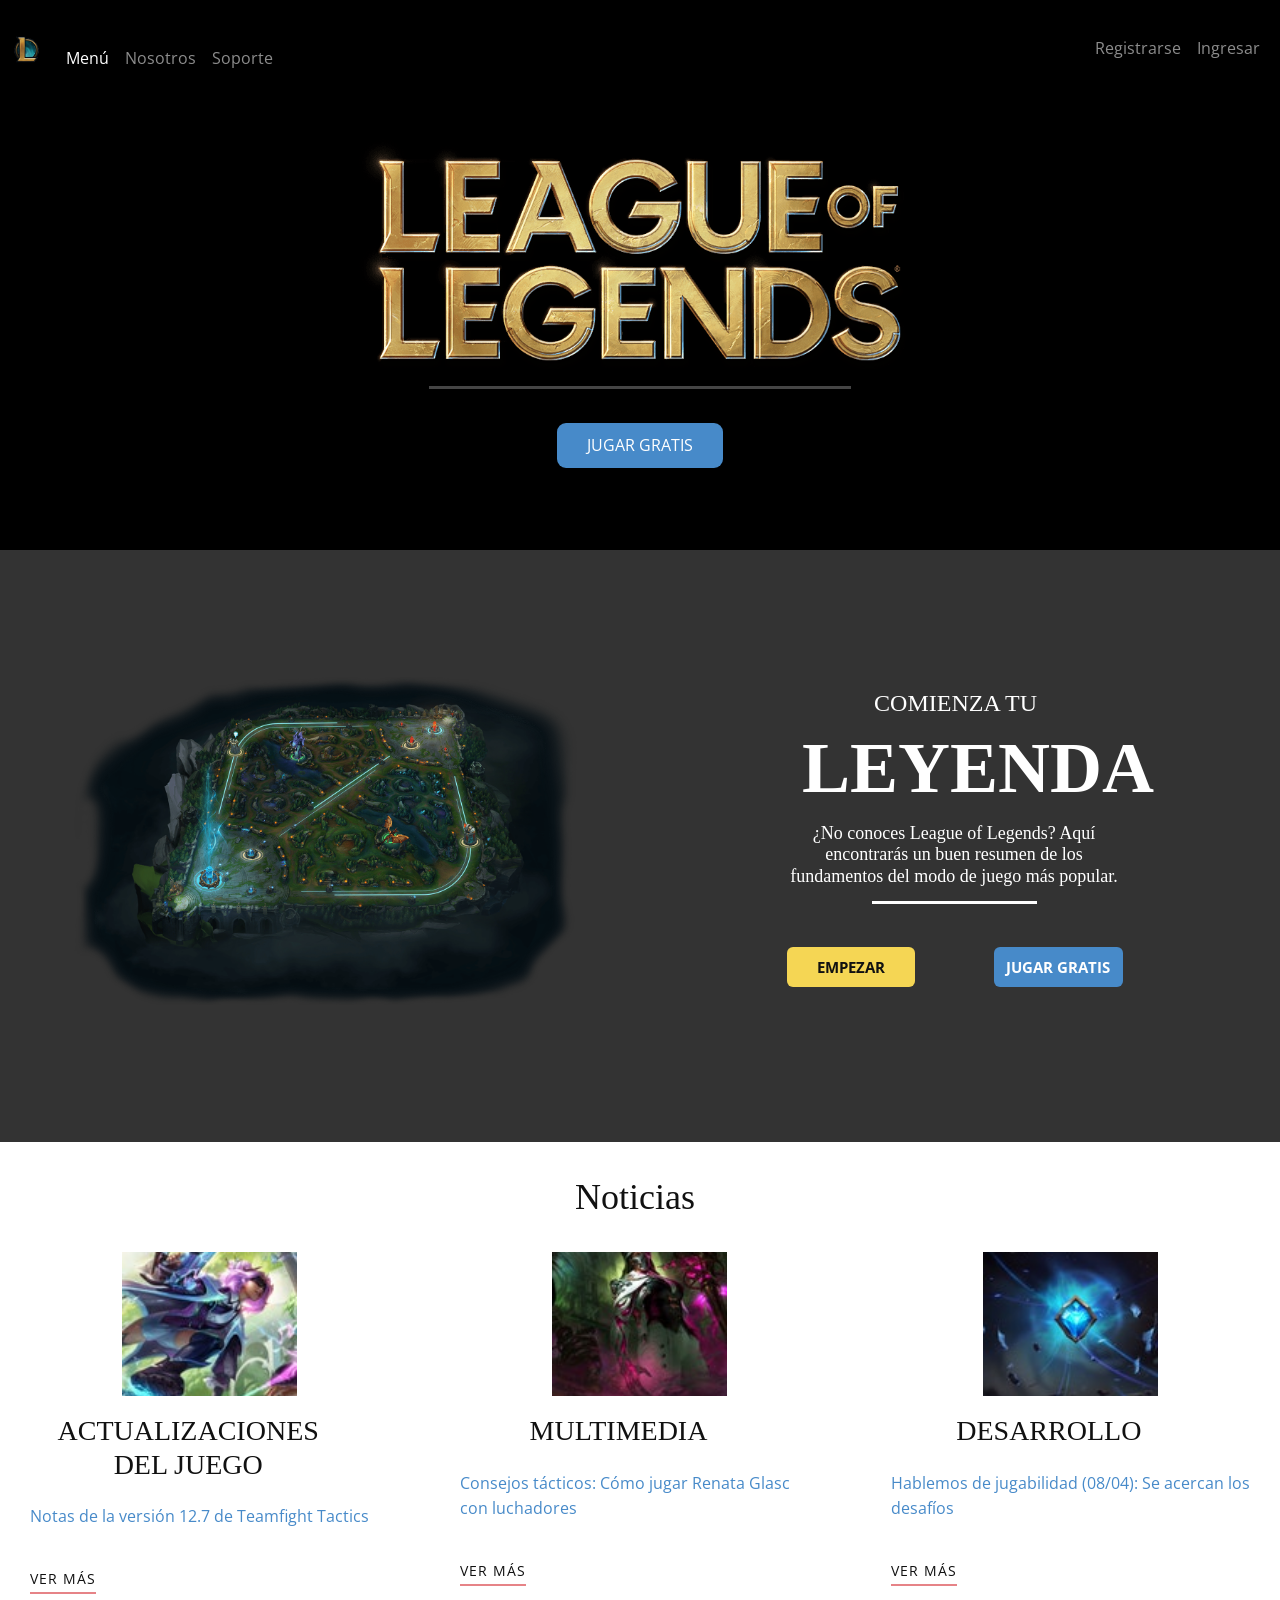
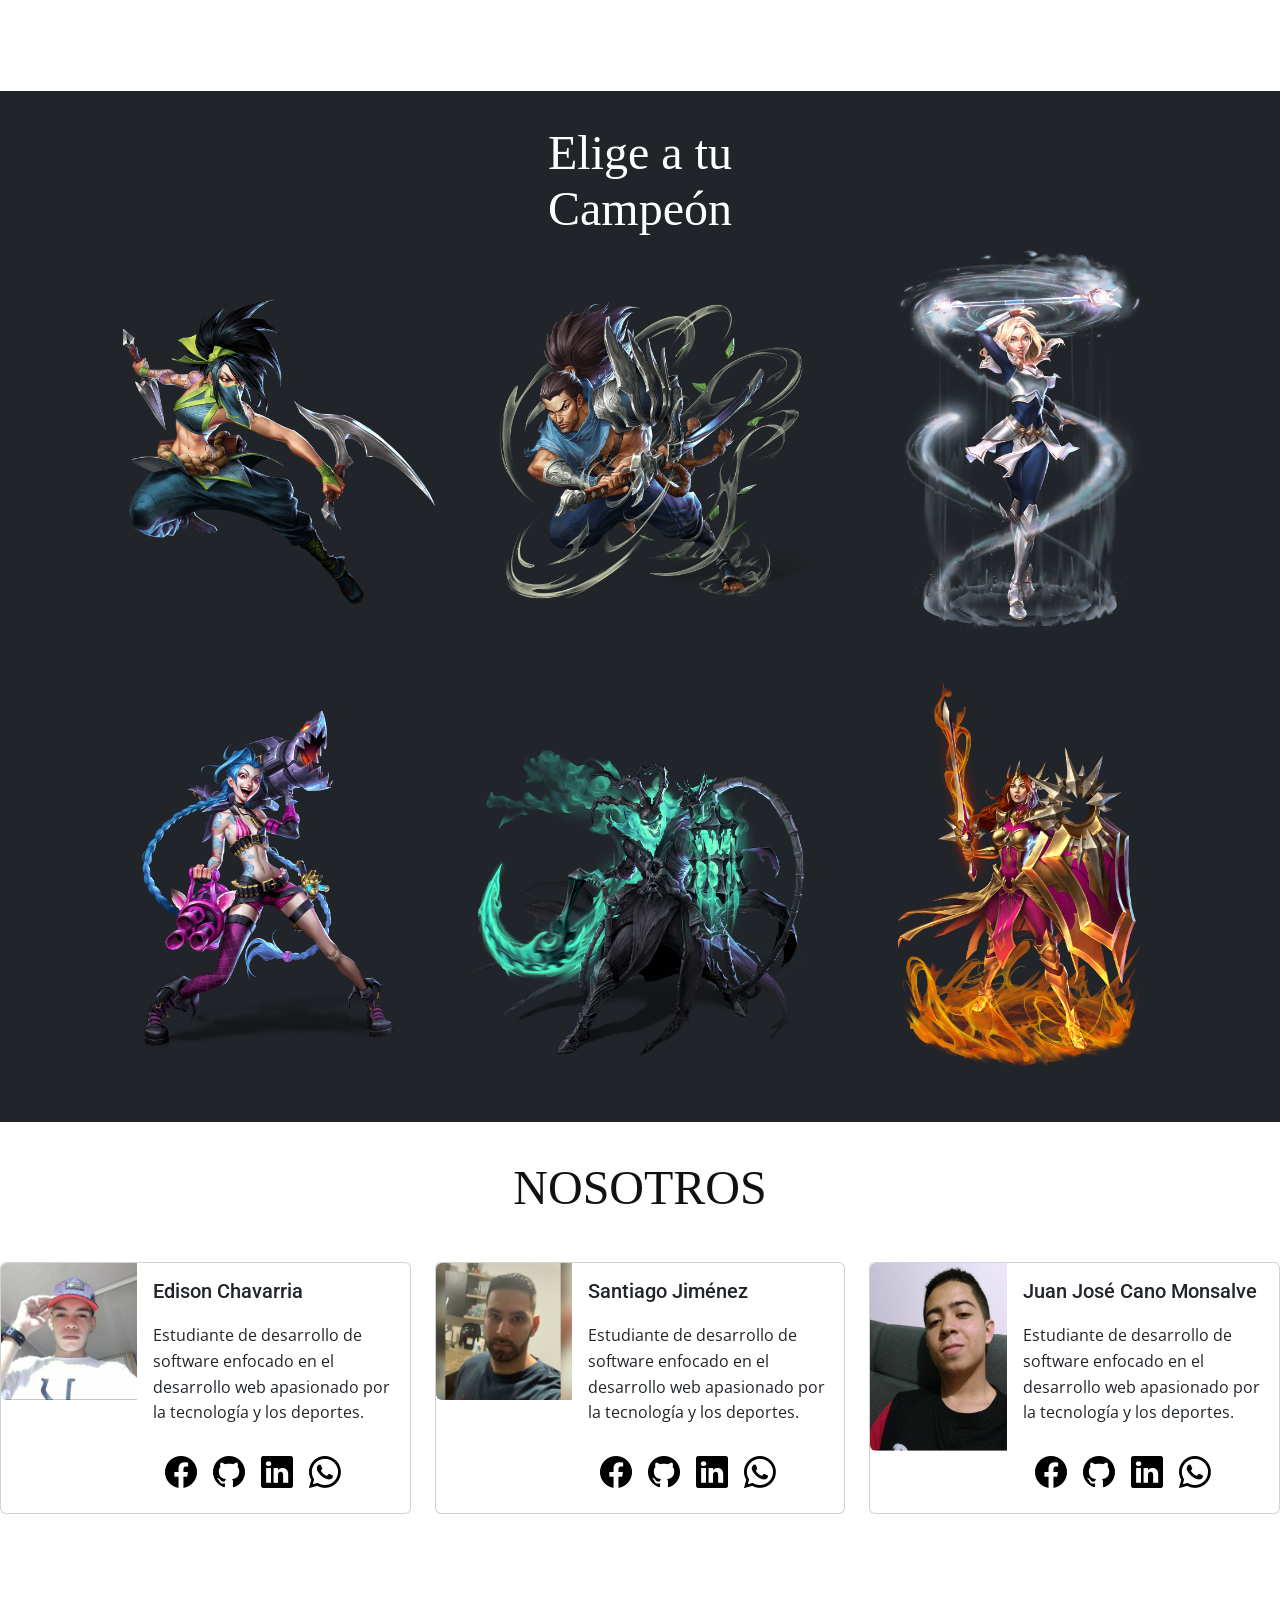
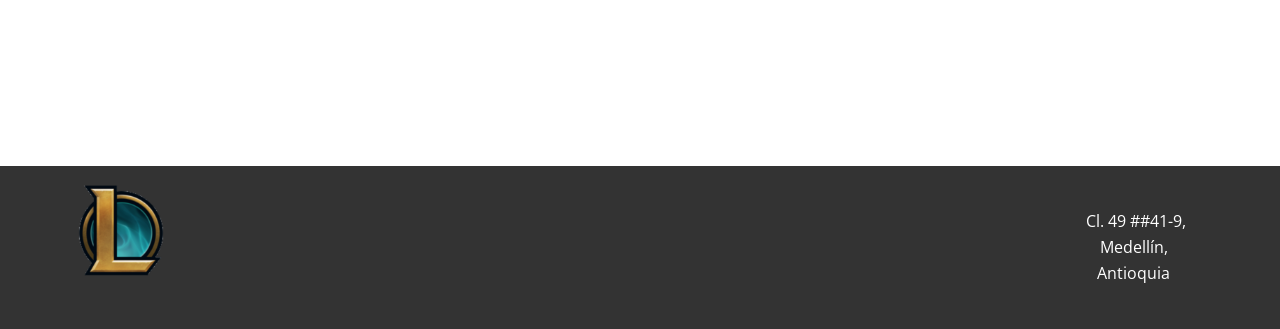
==== index.html @ b4fcbeeb "agregamospaginavideojuego" ====
<!DOCTYPE html>
<html style="font-size: 16px;">

<head>
    <meta name="viewport" content="width=device-width, initial-scale=1.0">
    <meta charset="utf-8">
    <title>League of Legends</title>
    <link rel="icon" type="image/x-icon" href="assets/images/logo.png" />
    <link rel="stylesheet" href="/styles/index.css" media="screen">
    <link rel="stylesheet" href="/styles/indexforma.css" media="screen">
    <link id="u-theme-google-font" rel="stylesheet" href="https://fonts.googleapis.com/css?family=Roboto:100,100i,300,300i,400,400i,500,500i,700,700i,900,900i|Open+Sans:300,300i,400,400i,500,500i,600,600i,700,700i,800,800i">
    <link href="https://cdn.jsdelivr.net/npm/bootstrap@5.1.3/dist/css/bootstrap.min.css" rel="stylesheet" integrity="sha384-1BmE4kWBq78iYhFldvKuhfTAU6auU8tT94WrHftjDbrCEXSU1oBoqyl2QvZ6jIW3" crossorigin="anonymous">
    <script src="https://kit.fontawesome.com/7175326a71.js" crossorigin="anonymous"></script>
    <link href="https://cdn.jsdelivr.net/npm/bootstrap-icons@1.5.0/font/bootstrap-icons.css" rel="stylesheet" />
    <link rel="stylesheet" href="https://cdn.jsdelivr.net/npm/bootstrap-icons@1.8.1/font/bootstrap-icons.css">


</head>

<body class="u-body u-xl-mode">
    <header>
        <nav class="navbar navbar-expand-lg navbar-dark bg-black">
            <div class="container-fluid">
                <a class="navbar-brand" href="#"><img src="/assets/images/logo.png" alt="" width="30" height="30"></a>
                <button class="navbar-toggler" type="button" data-bs-toggle="collapse" data-bs-target="#navbarText" aria-controls="navbarText" aria-expanded="false" aria-label="Toggle navigation">
          <span class="navbar-toggler-icon"></span>
        </button>
                <div class="collapse navbar-collapse" id="navbarText">
                    <ul class="navbar-nav me-auto mb-2 mb-lg-0">
                        <li class="nav-item">
                            <a class="nav-link active" aria-current="page" href="#">Menú</a>
                        </li>
                        <li class="nav-item">
                            <a class="nav-link" href="#nosotros">Nosotros</a>
                        </li>
                        <li class="nav-item">
                            <a class="nav-link" href="#">Soporte</a>
                        </li>
                    </ul>
                    <ul class="navbar-nav d-flex justify-content-end">
                        <li class="nav-item">
                            <a class="nav-link" href="" class="portfolio-item mx-auto" data-bs-toggle="modal" id="navmodalregistrar">Registrarse</a>
                        </li>
                        <li class="nav-item">
                            <a class="nav-link" href="">Ingresar</a>
                        </li>
                    </ul>
                </div>
            </div>
        </nav>
    </header>


    </header>
    <!-- baner -->
    <section class="u-align-center u-clearfix u-uploaded-video u-video u-video-contain u-section-1" src="" id="sec-98e1">
        <div class="u-background-video u-expanded bg-black">
            <div class="embed-responsive">
                <video class="embed-responsive-item u-video" data-autoplay="1" loop="" muted autoplay="autoplay">
          <source src="assets/videos/videoBaner.mp4" type="">
        </video>
            </div>
        </div>
        <div class="u-align-center u-clearfix u-sheet u-sheet-1">
            <img class="u-image u-image-default u-image-1" src="assets/images/logoBaner.png" alt="" data-image-width="800" data-image-height="353">
            <div class="u-align-center u-border-3 u-border-grey-dark-1 u-line u-line-horizontal u-line-1"></div>
            <a href="#" class="u-btn u-btn-round u-button-style u-radius-9 u-btn-1">JUGAR GRATIS</a>
        </div>
    </section>
    <!--comienza leyenda -->
    <section class="u-clearfix u-grey-80 u-section-2" id="sec-696e">
        <div class="u-clearfix u-sheet u-sheet-1">
            <img class="u-image u-image-default u-image-1" src="assets/images/grietaDelinvocador.png" alt="" data-image-width="1440" data-image-height="950">
            <h4 class="u-align-center u-text u-text-body-alt-color u-text-default u-text-1"> COMIENZA TU</h4>
            <h1 class="u-align-center u-text u-text-default u-text-white u-title u-text-2">
                LEYENDA</h1>
            <h4 class="u-align-center u-text u-text-white u-text-3"> ¿No conoces League of Legends? Aquí encontrarás un buen resumen de los fundamentos del modo de juego más popular.</h4>
            <div class="u-border-3 u-border-white u-line u-line-horizontal u-line-1"></div>
            <a class="u-align-right u-border-none u-btn u-btn-round u-button-style u-hover-palette-1-light-1 u-palette-3-light-1 u-radius-6 u-btn-1">empezar</a>
            <a class="u-align-center-sm u-align-center-xs u-align-right-lg u-align-right-md u-align-right-xl u-border-none u-btn u-btn-round u-button-style u-hover-palette-1-light-1 u-palette-1-base u-radius-6 u-btn-2">JUGAR
        GRATIS</a>
        </div>
    </section>
    <!-- Noticias -->
    <section class="u-clearfix u-section-3" id="sec-9b97">
        <h2 class="u-custom-font u-font-georgia u-text u-text-default u-text-1">Noticias</h2>
        <div class="u-expanded-width u-list u-list-1">
            <div class="u-repeater u-repeater-1">
                <div class="u-container-style u-list-item u-repeater-item">
                    <div class="u-container-layout u-similar-container u-valign-bottom-xs u-container-layout-1">
                        <img alt="" class="u-image u-image-default u-image-1" data-image-width="150" data-image-height="150" src="assets/images/noticia1.jpg">
                        <h3 class="u-align-center u-text u-text-2">ACTUALIZACIONES DEL JUEGO</h3>
                        <p class="u-text u-text-3">
                            <a class="gXhAtO style__WrapperInner-ouhgdm-1 u-active-none u-border-none u-btn u-button-style u-hover-none u-none u-text-palette-1-base u-btn-1" href="https://www.leagueoflegends.com/es-es/news/game-updates/teamfight-tactics-patch-12-7-notes/">Notas
                de la versión 12.7 de Teamfight Tactics</a>
                        </p>
                        <a href="https://www.leagueoflegends.com/es-es/news/game-updates/teamfight-tactics-patch-12-7-notes/" class="u-active-none u-border-2 u-border-hover-palette-2-base u-border-palette-2-light-1 u-btn u-button-style u-hover-none u-none u-text-body-color u-btn-2">Ver
              más</a>
                    </div>
                </div>
                <div class="u-container-style u-list-item u-repeater-item">
                    <div class="u-container-layout u-similar-container u-valign-bottom-xs u-container-layout-2">
                        <img alt="" class="u-image u-image-default u-image-2" data-image-width="150" data-image-height="150" src="assets/images/noticia2.jpg">
                        <h3 class="u-align-center u-text u-text-4">MULTIMEDIA</h3>
                        <p class="u-text u-text-5">
                            <a class="gXhAtO style__WrapperInner-ouhgdm-1 u-active-none u-border-none u-btn u-button-style u-hover-none u-none u-text-palette-1-base u-btn-3" href="https://www.youtube.com/watch?v=4F_lr4xZ40I">Consejos tácticos: Cómo jugar Renata Glasc con
                luchadores</a>
                        </p>
                        <a href="https://www.youtube.com/watch?v=4F_lr4xZ40I" class="u-active-none u-border-2 u-border-hover-palette-2-base u-border-palette-2-light-1 u-btn u-button-style u-hover-none u-none u-text-body-color u-btn-4">
              Ver más</a>
                    </div>
                </div>
                <div class="u-container-style u-list-item u-repeater-item">
                    <div class="u-container-layout u-similar-container u-valign-bottom-xs u-container-layout-3">
                        <img alt="" class="u-image u-image-default u-image-3" data-image-width="150" data-image-height="150" src="assets/images/Noticia3.jpg">
                        <h3 class="u-align-center u-text u-text-6">DESARROLLO</h3>
                        <p class="u-text u-text-7">
                            <a class="gXhAtO style__WrapperInner-ouhgdm-1 u-active-none u-border-none u-btn u-button-style u-hover-none u-none u-text-palette-1-base u-btn-5" href="https://www.leagueoflegends.com/es-es/news/dev/quick-gameplay-thoughts-4-8-challenges-approach/">Hablemos
                de jugabilidad (08/04): Se acercan los desafíos</a>
                        </p>
                        <a href="https://www.leagueoflegends.com/es-es/news/dev/quick-gameplay-thoughts-4-8-challenges-approach/" class="u-active-none u-border-2 u-border-hover-palette-2-base u-border-palette-2-light-1 u-btn u-button-style u-hover-none u-none u-text-body-color u-btn-6">
              Ver más</a>
                    </div>
                </div>
            </div>
        </div>
    </section>
    <!-- escoger champ -->
    <section class="page-section portfolio bg-dark" id="portfolio">
        <div class="container">
            <!-- Portfolio Section Heading-->
            <div>
                <br>
                <h2 class="page-section-heading text-center my-3 text-white u-custom-font u-font-georgia">Elige a tu</h2>
                <h2 class="page-section-heading text-center my-3 text-white u-custom-font u-font-georgia">Campeón</h2>
            </div>
            <!-- Portfolio Grid Items-->
            <div class="row justify-content-center">
                <!-- Portfolio Item 1-->
                <div class="col-md-6 col-lg-4 mb-5">
                    <div class="portfolio-item mx-auto" data-bs-toggle="modal" data-bs-target="#portfolioModal1">
                        <div class="portfolio-item-caption d-flex align-items-center justify-content-center h-100 w-100">
                            <div class="portfolio-item-caption-content text-center text-white"><i class="fas fa-plus fa-3x"></i></div>
                        </div>
                        <img class="img-fluid" src="assets/images/assasin.png" alt="..." />
                    </div>
                </div>
                <!-- Portfolio Item 2-->
                <div class="col-md-6 col-lg-4 mb-5">
                    <div class="portfolio-item mx-auto" data-bs-toggle="modal" data-bs-target="#portfolioModal2">
                        <div class="portfolio-item-caption d-flex align-items-center justify-content-center h-100 w-100">
                            <div class="portfolio-item-caption-content text-center text-white"><i class="fas fa-plus fa-3x"></i></div>
                        </div>
                        <img class="img-fluid" src="assets/images/luchador.png" alt="..." />
                    </div>
                </div>
                <!-- Portfolio Item 3-->
                <div class="col-md-6 col-lg-4 mb-5">
                    <div class="portfolio-item mx-auto" data-bs-toggle="modal" data-bs-target="#portfolioModal3">
                        <div class="portfolio-item-caption d-flex align-items-center justify-content-center h-100 w-100">
                            <div class="portfolio-item-caption-content text-center text-white"><i class="fas fa-plus fa-3x"></i></div>
                        </div>
                        <img class="img-fluid" src="assets/images/mago.png" alt="..." />
                    </div>
                </div>
                <!-- Portfolio Item 4-->
                <div class="col-md-6 col-lg-4 mb-5">
                    <div class="portfolio-item mx-auto" data-bs-toggle="modal" data-bs-target="#portfolioModal4">
                        <div class="portfolio-item-caption d-flex align-items-center justify-content-center h-100 w-100">
                            <div class="portfolio-item-caption-content text-center text-white"><i class="fas fa-plus fa-3x"></i></div>
                        </div>
                        <img class="img-fluid" src="assets/images/tirador.png" alt="..." />
                    </div>
                </div>
                <!-- Portfolio Item 5-->
                <div class="col-md-6 col-lg-4 mb-5">
                    <div class="portfolio-item mx-auto" data-bs-toggle="modal" data-bs-target="#portfolioModal5">
                        <div class="portfolio-item-caption d-flex align-items-center justify-content-center h-100 w-100">
                            <div class="portfolio-item-caption-content text-center text-white"><i class="fas fa-plus fa-3x"></i></div>
                        </div>
                        <img class="img-fluid" src="assets/images/soporte.png" alt="..." />
                    </div>
                </div>
                <!-- Portfolio Item 6-->
                <div class="col-md-6 col-lg-4 mb-5">
                    <div class="portfolio-item mx-auto" data-bs-toggle="modal" data-bs-target="#portfolioModal6">
                        <div class="portfolio-item-caption d-flex align-items-center justify-content-center h-100 w-100">
                            <div class="portfolio-item-caption-content text-center text-white"><i class="fas fa-plus fa-3x"></i></div>
                        </div>
                        <img class="img-fluid" src="assets/images/tanke.png" alt="..." />
                    </div>
                </div>
            </div>
        </div>
    </section>
    <!-- Nosotros -->
    <section class="u-clearfix u-section-5 bg" id="sec-f4c6">
        <h1 class="u-align-center u-text u-text-default u-text-1 mb-5" id="nosotros">NOSOTROS</h1>
        <div class="row align-self-center">
            <div class="col-sm-4">
                <div class="card mb-3" style="max-width: 540px;">
                    <div class="row g-0">
                        <div class="col-md-4">
                            <img src="assets/images/aboutOtropana.jpg" class="img-fluid rounded-start" alt="...">
                        </div>
                        <div class="col-md-8">
                            <div class="card-body">
                                <h5 class="card-title">Edison Chavarria</h5>
                                <p class="card-text">Estudiante de desarrollo de software enfocado en el desarrollo web apasionado por la tecnología y los deportes.</p>
                                <a href="" class="my-5"><i class="bi bi-facebook"
                    style="font-size: 2rem; color: black; margin-left: 5%;"></i></a>
                                <a href="" class="my-5"><i class="bi bi-github"
                    style="font-size: 2rem; color: black; margin-left: 5%;"></i></a>
                                <a href="" class="my-5"><i class="bi bi-linkedin"
                    style="font-size: 2rem; color: black; margin-left: 5%;"></i></a>
                                <a href="" class="my-5"><i class="bi bi-whatsapp"
                    style="font-size: 2rem; color: black; margin-left: 5%;"></i></a>
                            </div>
                        </div>
                    </div>
                </div>
            </div>
            <div class="col-sm-4">
                <div class="card mb-3" style="max-width: 540px;">
                    <div class="row g-0">
                        <div class="col-md-4">
                            <img src="assets/images/aboutSanti.jpg" class="img-fluid rounded-start" alt="...">
                        </div>
                        <div class="col-md-8">
                            <div class="card-body">
                                <h5 class="card-title">Santiago Jiménez</h5>
                                <p class="card-text">Estudiante de desarrollo de software enfocado en el desarrollo web apasionado por la tecnología y los deportes.</p>
                                <a href="https://www.facebook.com/santiago.jimenezcespedes/" target="_blank" class="my-5"><i class="bi bi-facebook"
                    style="font-size: 2rem; color: black; margin-left: 5%;"></i></a>
                                <a href="https://github.com/santiagojimenez09" target="_blank" class="my-5"><i class="bi bi-github"
                    style="font-size: 2rem; color: black; margin-left: 5%;"></i></a>
                                <a href="https://www.linkedin.com/in/santiago-jimenez-cespedes-1b323538/" target="_blank" class="my-5"><i class="bi bi-linkedin"
                    style="font-size: 2rem; color: black; margin-left: 5%;"></i></a>
                                <a href="https://wa.me/573052400518" target="_blank" class="my-5"><i class="bi bi-whatsapp"
                    style="font-size: 2rem; color: black; margin-left: 5%;"></i></a>
                            </div>
                        </div>
                    </div>
                </div>
            </div>
            <div class="col-sm-4">
                <div class="card mb-3" style="max-width: 540px;">
                    <div class="row g-0">
                        <div class="col-md-4">
                            <img src="assets/images/aboutYo.jpg" class="img-fluid rounded-start h-75" alt="...">
                        </div>
                        <div class="col-md-8">
                            <div class="card-body">
                                <h5 class="card-title">Juan José Cano Monsalve</h5>
                                <p class="card-text">Estudiante de desarrollo de software enfocado en el desarrollo web apasionado por la tecnología y los deportes.</p>
                                <a href="https://www.facebook.com/juan.kno.7/" target="_blank" class="my-5"><i class="bi bi-facebook" 
                    style="font-size: 2rem; color: black; margin-left: 5%;"></i></a>
                                <a href="https://github.com/juanjosecano2" target="_blank" class="my-5"><i class="bi bi-github"
                    style="font-size: 2rem; color: black; margin-left: 5%;"></i></a>
                                <a href="https://www.linkedin.com/in/juan-josé-cano-monsalve-80b354237/" target="_blank" class="my-5"><i
                    class="bi bi-linkedin" style="font-size: 2rem; color: black; margin-left: 5%;"></i></a>
                                <a href="https://wa.me/573174491311" target="_blank" class="my-5"><i class="bi bi-whatsapp"
                    style="font-size: 2rem; color: black; margin-left: 5%;"></i></a>
                            </div>
                        </div>
                    </div>
                </div>
            </div>
        </div>

    </section>
    <footer class="u-clearfix u-footer u-grey-80" id="sec-d082">
        <div class="u-clearfix u-sheet u-sheet-1">
            <a href="" class="u-active-none u-bottom-left-radius-0 u-bottom-right-radius-0 u-btn u-btn-rectangle u-button-style u-hover-none u-none u-radius-0 u-top-left-radius-0 u-top-right-radius-0 u-btn-1"><span
          class="u-icon">
      </a>
            <a href="" class="u-image u-logo u-image-1">
                <img src="assets/images/logo-6.png" class="u-logo-image u-logo-image-1">
            </a>
            <p class="u-align-center u-text u-text-1"><span class="u-file-icon u-icon u-text-white"><img src="images/7.png"
            alt=""></span>&nbsp;Cl. 49 ##41-9, Medellín, Antioquia
            </p>
        </div>
    </footer>
    <!-- Portfolio Modals-->
    <!-- Portfolio Modal 1-->
    <div class="portfolio-modal modal fade" id="portfolioModal1" tabindex="-1" aria-labelledby="portfolioModal1" aria-hidden="true">
        <div class="modal-dialog modal-xl">
            <div class="modal-content">
                <div class="modal-header border-0"><button class="btn-close" type="button" data-bs-dismiss="modal" aria-label="Close"></button></div>
                <div class="modal-body text-center pb-5">
                    <div class="container">
                        <div class="row justify-content-center">
                            <div class="col-lg-8">
                                <!-- Portfolio Modal - Title-->
                                <h2 class="portfolio-modal-title u-custom-font u-font-georgia text-dark">Asesino</h2>
                                <br>
                                <!-- Portfolio Modal - Image-->
                                <video src="assets/videos/videoasesinos.webm" class="img-fluid rounded mb-5" autoplay loop></video>
                                <!-- Portfolio Modal - Text-->
                                <p class="mb-4 u-custom-font u-font-georgia">Un Asesino es un campeón especializado en matar o desestabilizar objetivos de alto valor estratégico. Orientados a la infiltración, engaño, y movimiento, los Asesinos son cazadores oportunistas que buscan el momento favorable
                                    antes de entrar al combate
                                </p>
                                <button class="btn btn-primary" href="#portafolio" data-bs-dismiss="modal">
                  <i class="fas fa-times fa-fw"></i>
                  Cerrar
                </button>
                            </div>
                        </div>
                    </div>
                </div>
            </div>
        </div>
    </div>
    <!-- Portfolio Modal 2-->
    <div class="portfolio-modal modal fade" id="portfolioModal2" tabindex="-1" aria-labelledby="portfolioModal2" aria-hidden="true">
        <div class="modal-dialog modal-xl">
            <div class="modal-content">
                <div class="modal-header border-0"><button class="btn-close" type="button" data-bs-dismiss="modal" aria-label="Close"></button></div>
                <div class="modal-body text-center pb-5">
                    <div class="container">
                        <div class="row justify-content-center">
                            <div class="col-lg-8">
                                <!-- Portfolio Modal - Title-->
                                <h2 class="portfolio-modal-title u-custom-font u-font-georgia text-dark">Luchadores</h2>
                                <!-- Portfolio Modal - Image-->
                                <video src="assets/videos/videoluchadores.webm" class="img-fluid rounded mb-5" autoplay loop></video>
                                <!-- Portfolio Modal - Text-->
                                <p class="mb-4 u-custom-font u-font-georgia">Luchadores(también conocidos como Guerreros) son un grupo diverso de combatientes de corto alcance que sobresalen tanto causando como resistiendo daño. Con fácil acceso a daños pesados y continuos (o'DPS') y una gran cantidad
                                    de defensas innatas, los luchadores prosperan en combates prolongados mientras buscan enemigos para derribar, pero su alcance limitado los pone en riesgo constante de ser mantenido a raya por sus oponentes a través
                                    de control de masas, rango y movilidad.
                                </p>
                                <button class="btn btn-primary" href="#portafolio" data-bs-dismiss="modal">
                  <i class="fas fa-times fa-fw"></i>
                  Cerrar
                </button>
                            </div>
                        </div>
                    </div>
                </div>
            </div>
        </div>
    </div>
    <!-- Portfolio Modal 3-->
    <div class="portfolio-modal modal fade" id="portfolioModal3" tabindex="-1" aria-labelledby="portfolioModal3" aria-hidden="true">
        <div class="modal-dialog modal-xl">
            <div class="modal-content">
                <div class="modal-header border-0"><button class="btn-close" type="button" data-bs-dismiss="modal" aria-label="Close"></button></div>
                <div class="modal-body text-center pb-5">
                    <div class="container">
                        <div class="row justify-content-center">
                            <div class="col-lg-8">
                                <!-- Portfolio Modal - Title-->
                                <h2 class="portfolio-modal-title u-custom-font u-font-georgia text-dark">Magos</h2>
                                <!-- Portfolio Modal - Image-->
                                <video src="assets/videos/videomagos.webm" class="img-fluid rounded mb-5" autoplay loop></video>
                                <!-- Portfolio Modal - Text-->
                                <p class="mb-4 u-custom-font u-font-georgia">Los magos son por lo general campeones a distancia que priorizan habilidades y hechizos poderosos por sobre sus ataques básicos. Típicamente, los magos se caracterizan por tener una combinación de hechizos de larga distancia,
                                    área de efecto (AoE) o de gran utilidad para realizar su trabajo. Un mago habilidoso puede tener un gran impacto en el equipo con sus habilidades versátiles y un estilo de juego flexible.
                                </p>
                                <button class="btn btn-primary" href="#portafolio" data-bs-dismiss="modal">
                  <i class="fas fa-times fa-fw"></i>
                  Cerrar
                </button>
                            </div>
                        </div>
                    </div>
                </div>
            </div>
        </div>
    </div>
    <!-- Portfolio Modal 4-->
    <div class="portfolio-modal modal fade" id="portfolioModal4" tabindex="-1" aria-labelledby="portfolioModal4" aria-hidden="true">
        <div class="modal-dialog modal-xl">
            <div class="modal-content">
                <div class="modal-header border-0"><button class="btn-close" type="button" data-bs-dismiss="modal" aria-label="Close"></button></div>
                <div class="modal-body text-center pb-5">
                    <div class="container">
                        <div class="row justify-content-center">
                            <div class="col-lg-8">
                                <!-- Portfolio Modal - Title-->
                                <h2 class="portfolio-modal-title u-custom-font u-font-georgia text-dark">Tiradores</h2>
                                <!-- Portfolio Modal - Image-->
                                <video src="assets/videos/videotiradores.webm" class="img-fluid rounded mb-5" autoplay loop></video>
                                <!-- Portfolio Modal - Text-->
                                <p class="mb-4 u-custom-font u-font-georgia">Los tiradores son atacantes a distancia que sacrifican su defensa para poseer ataque que ayude al equipo a eliminar rapidamente a los rivales. Tipicamente centrandose en sus ataques basicos mas que en sus habilidades.
                                </p>
                                <button class="btn btn-primary" href="#portafolio" data-bs-dismiss="modal">
                  <i class="fas fa-times fa-fw"></i>
                  Cerrar
                </button>
                            </div>
                        </div>
                    </div>
                </div>
            </div>
        </div>
    </div>
    <!-- Portfolio Modal 5-->
    <div class="portfolio-modal modal fade" id="portfolioModal5" tabindex="-1" aria-labelledby="portfolioModal5" aria-hidden="true">
        <div class="modal-dialog modal-xl">
            <div class="modal-content">
                <div class="modal-header border-0"><button class="btn-close" type="button" data-bs-dismiss="modal" aria-label="Close"></button></div>
                <div class="modal-body text-center pb-5">
                    <div class="container">
                        <div class="row justify-content-center">
                            <div class="col-lg-8">
                                <!-- Portfolio Modal - Title-->
                                <h2 class="portfolio-modal-title u-custom-font u-font-georgia text-dark">Soportes</h2>
                                <!-- Portfolio Modal - Image-->
                                <video src="assets/videos/videosoportes.webm" class="img-fluid rounded mb-5" autoplay loop></video>
                                <!-- Portfolio Modal - Text-->
                                <p class="mb-4 u-custom-font u-font-georgia">El soporte es un jugador que debe encargarse de reforzar y/o apoyar a sus compañeros de equipo mediante la utilidad brindada por sus bonificaciones, curaciones, escudos, inmovilizaciones a los enemigos y cualquier otro
                                    control de masas existente.
                                </p>
                                <button class="btn btn-primary" href="#portafolio" data-bs-dismiss="modal">
                  <i class="fas fa-times fa-fw"></i>
                  Cerrar
                </button>
                            </div>
                        </div>
                    </div>
                </div>
            </div>
        </div>
    </div>
    <!-- Portfolio Modal 6-->
    <div class="portfolio-modal modal fade" id="portfolioModal6" tabindex="-1" aria-labelledby="portfolioModal6" aria-hidden="true">
        <div class="modal-dialog modal-xl">
            <div class="modal-content">
                <div class="modal-header border-0"><button class="btn-close" type="button" data-bs-dismiss="modal" aria-label="Close"></button></div>
                <div class="modal-body text-center pb-5">
                    <div class="container">
                        <div class="row justify-content-center">
                            <div class="col-lg-8">
                                <!-- Portfolio Modal - Title-->
                                <h2 class="portfolio-modal-title u-custom-font u-font-georgia text-dark">Tanques</h2>
                                <!-- Portfolio Modal - Image-->
                                <video src="assets/videos/videotanques.webm" class="img-fluid rounded mb-5" autoplay loop></video>
                                <!-- Portfolio Modal - Text-->
                                <p class="mb-4 u-custom-font u-font-georgia">Los Tanques son campeones de combate cuerpo a cuerpo que sacrifican el daño a cambio de un poderoso control de masas.
                                </p>
                                <button class="btn btn-primary" href="#portafolio" data-bs-dismiss="modal">
                  <i class="fas fa-times fa-fw"></i>
                  Cerrar
                </button>
                            </div>
                        </div>
                    </div>
                </div>
            </div>
        </div>
    </div>
    <!-- Portfolio Modal Registro-->
    <div class="portfolio-modal modal fade" id="portfolioModalRegistro" tabindex="-1" aria-labelledby="portfolioModalRegistro" aria-hidden="true">
        <div class="modal-dialog modal-xl">
            <div class="modal-content">
                <div class="modal-header border-0"><button class="btn-close" type="button" data-bs-dismiss="modal" aria-label="Close"></button></div>
                <div class="modal-body text-center pb-5">
                    <div class="container">
                        <div class="row justify-content-center">
                            <div class="col-lg-8">
                                <!-- Portfolio Modal - Title-->
                                <h2 class="portfolio-modal-title u-custom-font u-font-georgia text-dark">Crea una cuenta</h2>
                                <br>
                                <h4>¿Ya tienes una cuenta?</h4><a href="">Iniciar</a>
                                <form action="" id="formularioregistro">
                                    <div class="form-group">
                                        <label for="email"></label>
                                        <input type="email" placeholder="Correo Electronico" class="form-control" id="email">
                                    </div>
                                    <div class="form-group">
                                        <label for="pwd"></label>
                                        <input type="password" placeholder="Contraseña" class="form-control" id="passwd">
                                    </div>
                                    <br>
                                    <button type="submit" class="btn btn-dark btn-block" id="registrarsefirebase">Registrarse</button>
                                </form>
                                <br>
                                <button class="btn btn-primary" href="#portafolio" data-bs-dismiss="modal">
                  <i class="fas fa-times fa-fw"></i>
                  Cerrar
                </button>
                            </div>
                        </div>
                    </div>
                </div>
            </div>
        </div>
    </div>
    <section>
        <!-- Modal -->
        <div class="modal fade" id="mensajeinformativo" tabindex="-1" aria-labelledby="exampleModalLabel" aria-hidden="true">
            <div class="modal-dialog">
                <div class="modal-content">
                    <div class="modal-header">
                        <h5 class="modal-title" id="exampleModalLabel">Modal title</h5>
                        <button type="button" class="btn-close" data-bs-dismiss="modal" aria-label="Close"></button>
                    </div>
                    <div class="modal-body">
                        <p id="mensajemodalinfo"></p>
                    </div>
                </div>
            </div>
        </div>
    </section>
    <script src="https://cdn.jsdelivr.net/npm/bootstrap@5.1.3/dist/js/bootstrap.bundle.min.js" integrity="sha384-ka7Sk0Gln4gmtz2MlQnikT1wXgYsOg+OMhuP+IlRH9sENBO0LRn5q+8nbTov4+1p" crossorigin="anonymous"></script>
    <!-- Core theme JS-->
    <script src="js/scriptsNewindex.js"></script>
    <script src="js/firebase.js" type="module"></script>
    <script src="js/registro.js" type="module"></script>
    <!-- * * * * * * * * * * * * * * * * * * * * * * * * * * * * * * * * * * * * * * * *-->
    <!-- * *                               SB Forms JS                               * *-->
    <!-- * * Activate your form at https://startbootstrap.com/solution/contact-forms * *-->
    <!-- * * * * * * * * * * * * * * * * * * * * * * * * * * * * * * * * * * * * * * * *-->
    <script src="https://cdn.startbootstrap.com/sb-forms-latest.js"></script>
</body>

</html>
---- styles/index.css ----
.u-section-1 .u-sheet-1 {
  min-height: 452px;
}

.u-section-1 .u-image-1 {
  width: 570px;
  height: 252px;
  margin: 36px auto 0;
}

.u-section-1 .u-line-1 {
  width: 422px;
  transform-origin: left center 0px;
  margin: 0 auto;
}

.u-section-1 .u-btn-1 {
  text-transform: uppercase;
  margin: 34px auto 0;
}

.u-section-1 .u-custom-html-1 {
  margin-bottom: 60px;
  margin-top: 30px;
}

@media (max-width: 767px) {
  .u-section-1 .u-sheet-1 {
    min-height: 439px;
  }

  .u-section-1 .u-image-1 {
    width: 540px;
    height: 238px;
  }
}

@media (max-width: 575px) {
  .u-section-1 .u-sheet-1 {
    min-height: 351px;
  }

  .u-section-1 .u-image-1 {
    width: 340px;
    height: 150px;
  }

  .u-section-1 .u-line-1 {
    width: 340px;
  }
} .u-section-2 {
  background-image: none;
}

.u-section-2 .u-sheet-1 {
  min-height: 592px;
}

.u-section-2 .u-image-1 {
  width: 512px;
  height: 338px;
  margin: 122px auto 0 0;
}

.u-section-2 .u-text-1 {
  margin: -321px 173px 0 auto;
}

.u-section-2 .u-text-2 {
  font-weight: 900;
  margin: 12px 56px 0 auto;
}

.u-section-2 .u-text-3 {
  font-size: 1.125rem;
  margin: 14px 87px 0 715px;
}

.u-section-2 .u-line-1 {
  width: 165px;
  transform-origin: left center 0px;
  margin: 14px 173px 0 auto;
}

.u-section-2 .u-btn-1 {
  border-style: none;
  font-weight: 700;
  font-size: 0.9375rem;
  background-image: none;
  text-transform: uppercase;
  margin: 43px 295px 0 auto;
  padding: 8px 30px;
}

.u-section-2 .u-btn-2 {
  border-style: none;
  font-weight: 700;
  font-size: 0.9375rem;
  background-image: none;
  text-transform: uppercase;
  margin: -40px 87px 60px auto;
  padding: 8px 13px 8px 12px;
}

@media (max-width: 1199px) {
  .u-section-2 .u-sheet-1 {
    min-height: 914px;
  }

  .u-section-2 .u-image-1 {
    margin-top: 107px;
    margin-left: auto;
  }

  .u-section-2 .u-text-1 {
    width: auto;
    margin-top: 31px;
    margin-right: auto;
  }

  .u-section-2 .u-text-2 {
    width: auto;
    margin-right: auto;
  }

  .u-section-2 .u-text-3 {
    width: 338px;
    margin-top: 16px;
    margin-left: auto;
    margin-right: auto;
  }

  .u-section-2 .u-line-1 {
    margin-top: 20px;
    margin-right: auto;
  }

  .u-section-2 .u-btn-1 {
    margin-top: 31px;
    margin-right: auto;
    margin-left: 301px;
  }

  .u-section-2 .u-btn-2 {
    margin-right: 301px;
  }
}

@media (max-width: 991px) {
  .u-section-2 .u-btn-1 {
    margin-left: 81px;
  }

  .u-section-2 .u-btn-2 {
    margin-right: 81px;
  }
}

@media (max-width: 767px) {
  .u-section-2 .u-sheet-1 {
    min-height: 900px;
  }

  .u-section-2 .u-text-1 {
    margin-top: 29px;
    margin-right: 171px;
  }

  .u-section-2 .u-text-2 {
    margin-top: 14px;
    margin-right: 89px;
  }

  .u-section-2 .u-text-3 {
    width: auto;
    margin-top: 15px;
    margin-right: 84px;
    margin-left: 118px;
  }

  .u-section-2 .u-line-1 {
    margin-top: 15px;
    margin-right: 171px;
  }

  .u-section-2 .u-btn-1 {
    margin-top: 25px;
    margin-left: 118px;
  }

  .u-section-2 .u-btn-2 {
    margin-right: 84px;
  }
}

@media (max-width: 575px) {
  .u-section-2 .u-sheet-1 {
    min-height: 773px;
  }

  .u-section-2 .u-image-1 {
    width: 340px;
    height: 224px;
  }

  .u-section-2 .u-text-1 {
    margin-right: 85px;
  }

  .u-section-2 .u-text-2 {
    margin-top: 9px;
    margin-right: auto;
  }

  .u-section-2 .u-text-3 {
    margin-top: 20px;
    margin-left: auto;
    margin-right: auto;
  }

  .u-section-2 .u-line-1 {
    margin-top: 17px;
    margin-right: auto;
  }

  .u-section-2 .u-btn-1 {
    margin-top: 40px;
    margin-left: 20px;
  }

  .u-section-2 .u-btn-2 {
    margin-right: 17px;
  }
} .u-section-3 {
  min-height: 549px;
}

.u-section-3 .u-text-1 {
  font-weight: 400;
  margin: 36px auto 0 calc(((100% - 1140px) / 2) + 505px);
}

.u-section-3 .u-list-1 {
  grid-template-rows: auto;
  margin-top: 22px;
  margin-bottom: 0;
}

.u-section-3 .u-repeater-1 {
  grid-template-columns: calc(33.3333% - 7.33333px) calc(33.3333% - 7.33333px) calc(33.3333% - 7.33333px);
  min-height: 452px;
  grid-gap: 11px 11px;
}

.u-section-3 .u-container-layout-1 {
  padding: 13px 30px;
}

.u-section-3 .u-image-1 {
  height: 144px;
  width: 175px;
  margin: 0 auto;
}

.u-section-3 .u-text-2 {
  margin: 18px 43px 0 0;
}

.u-section-3 .u-text-3 {
  margin: 23px 0 0;
}

.u-section-3 .u-btn-1 {
  background-image: none;
  padding: 0;
}

.u-section-3 .u-btn-2 {
  font-size: 0.875rem;
  letter-spacing: 1px;
  border-style: none none solid;
  text-transform: uppercase;
  margin: 36px auto 0 0;
  padding: 2px 0;
}

.u-section-3 .u-container-layout-2 {
  padding: 13px 30px;
}

.u-section-3 .u-image-2 {
  height: 144px;
  width: 175px;
  margin: 0 auto;
}

.u-section-3 .u-text-4 {
  margin: 18px 43px 0 0;
}

.u-section-3 .u-text-5 {
  margin: 23px 0 0;
}

.u-section-3 .u-btn-3 {
  background-image: none;
  padding: 0;
}

.u-section-3 .u-btn-4 {
  font-size: 0.875rem;
  letter-spacing: 1px;
  border-style: none none solid;
  text-transform: uppercase;
  margin: 36px auto 0 0;
  padding: 2px 0;
}

.u-section-3 .u-container-layout-3 {
  padding: 13px 30px;
}

.u-section-3 .u-image-3 {
  height: 144px;
  width: 175px;
  margin: 0 auto;
}

.u-section-3 .u-text-6 {
  margin: 18px 43px 0 0;
}

.u-section-3 .u-text-7 {
  margin: 23px 0 0;
}

.u-section-3 .u-btn-5 {
  background-image: none;
  padding: 0;
}

.u-section-3 .u-btn-6 {
  font-size: 0.875rem;
  letter-spacing: 1px;
  border-style: none none solid;
  text-transform: uppercase;
  margin: 36px auto 0 0;
  padding: 2px 0;
}

@media (max-width: 1199px) {
  .u-section-3 .u-text-1 {
    margin-left: calc(((100% - 940px) / 2) + 416px);
  }

  .u-section-3 .u-repeater-1 {
    min-height: 373px;
  }

  .u-section-3 .u-text-2 {
    margin-right: 0;
  }

  .u-section-3 .u-text-4 {
    margin-right: 0;
  }

  .u-section-3 .u-text-6 {
    margin-right: 0;
  }
}

@media (max-width: 991px) {
  .u-section-3 .u-text-1 {
    margin-left: calc(((100% - 720px) / 2) + 319px);
  }

  .u-section-3 .u-repeater-1 {
    min-height: 857px;
    grid-template-columns: calc(50% - 5.5px) calc(50% - 5.5px);
  }
}

@media (max-width: 767px) {
  .u-section-3 .u-text-1 {
    margin-left: calc(((100% - 540px) / 2) + 239px);
  }

  .u-section-3 .u-repeater-1 {
    grid-template-columns: 100%;
  }

  .u-section-3 .u-container-layout-1 {
    padding-left: 0;
    padding-right: 0;
  }

  .u-section-3 .u-text-2 {
    margin-left: 10px;
    margin-right: 10px;
  }

  .u-section-3 .u-text-3 {
    width: auto;
    margin-top: 22px;
    margin-left: 20px;
  }

  .u-section-3 .u-btn-2 {
    margin-top: 37px;
    margin-left: 10px;
  }

  .u-section-3 .u-container-layout-2 {
    padding-left: 0;
    padding-right: 0;
  }

  .u-section-3 .u-text-4 {
    margin-left: 10px;
    margin-right: 10px;
  }

  .u-section-3 .u-text-5 {
    width: auto;
    margin-top: 22px;
    margin-left: 20px;
  }

  .u-section-3 .u-btn-4 {
    margin-top: 37px;
    margin-left: 10px;
  }

  .u-section-3 .u-container-layout-3 {
    padding-left: 0;
    padding-right: 0;
  }

  .u-section-3 .u-text-6 {
    margin-left: 10px;
    margin-right: 10px;
  }

  .u-section-3 .u-text-7 {
    width: auto;
    margin-top: 22px;
    margin-left: 20px;
  }

  .u-section-3 .u-btn-6 {
    margin-top: 37px;
    margin-left: 10px;
  }
}

@media (max-width: 575px) {
  .u-section-3 .u-text-1 {
    margin-left: calc(((100% - 340px) / 2) + 150px);
  }

  .u-section-3 .u-text-2 {
    margin-right: 0;
    margin-left: 0;
  }

  .u-section-3 .u-text-3 {
    margin-top: 20px;
    margin-left: 15px;
  }

  .u-section-3 .u-btn-2 {
    margin-top: 39px;
    margin-left: 36px;
  }

  .u-section-3 .u-text-4 {
    margin-right: 0;
    margin-left: 0;
  }

  .u-section-3 .u-text-5 {
    margin-top: 20px;
    margin-left: 15px;
  }

  .u-section-3 .u-btn-4 {
    margin-top: 39px;
    margin-left: 36px;
  }

  .u-section-3 .u-text-6 {
    margin-right: 0;
    margin-left: 0;
  }

  .u-section-3 .u-text-7 {
    margin-top: 20px;
    margin-left: 15px;
  }

  .u-section-3 .u-btn-6 {
    margin-top: 39px;
    margin-left: 36px;
  }
} .u-section-4 {
  background-image: none;
  min-height: 900px;
}

.u-section-4 .u-text-1 {
  margin: 71px auto 0 calc(((100% - 1140px) / 2) + 503px);
}

.u-section-4 .u-text-2 {
  margin: 15px auto 0 calc(((100% - 1140px) / 2) + 450px);
}

.u-section-4 .u-line-1 {
  width: 912px;
  margin: 15px auto 0 calc(((100% - 1140px) / 2) + 114px);
}

.u-section-4 .u-slider-1 {
  min-height: 579px;
  margin-top: 44px;
  margin-bottom: 60px;
}

.u-section-4 .u-carousel-indicators-1 {
  position: absolute;
  bottom: 10px;
  width: auto;
  height: auto;
}

.u-section-4 .u-carousel-item-1 {
  background-image: linear-gradient(white, #d9d9d9);
}

.u-section-4 .u-container-layout-1 {
  padding: 17px 0;
}

.u-section-4 .u-image-1 {
  width: 483px;
  height: 483px;
  background-image: url("images/assasin.png");
  background-position: 50% 50%;
  margin: 31px 106px 0 auto;
}

.u-section-4 .u-text-3 {
  font-weight: 400;
  margin: -385px auto 0 359px;
}

.u-section-4 .u-line-2 {
  width: 291px;
  transform-origin: left center 0px;
  margin: 31px auto 0 287px;
}

.u-section-4 .u-video-1 {
  width: 375px;
  height: 211px;
  margin: 13px auto 0 245px;
}

.u-section-4 .embed-responsive-1 {
  position: absolute;
}

.u-section-4 .u-carousel-item-2 {
  background-image: linear-gradient(white, #d9d9d9);
}

.u-section-4 .u-container-layout-2 {
  padding: 17px 0;
}

.u-section-4 .u-image-2 {
  width: 483px;
  height: 483px;
  background-image: url("images/luchador.png");
  background-position: 50% 50%;
  margin: 31px 106px 0 auto;
}

.u-section-4 .u-text-4 {
  font-weight: 400;
  margin: -385px auto 0 329px;
}

.u-section-4 .u-line-3 {
  width: 291px;
  transform-origin: left center 0px;
  margin: 31px auto 0 287px;
}

.u-section-4 .u-video-2 {
  width: 375px;
  height: 211px;
  margin: 13px auto 0 245px;
}

.u-section-4 .embed-responsive-2 {
  position: absolute;
}

.u-section-4 .u-carousel-item-3 {
  background-image: linear-gradient(white, #d9d9d9);
}

.u-section-4 .u-container-layout-3 {
  padding: 17px 0;
}

.u-section-4 .u-image-3 {
  width: 483px;
  height: 483px;
  background-image: url("images/mago.png");
  background-position: 50% 50%;
  margin: 31px 106px 0 auto;
}

.u-section-4 .u-text-5 {
  font-weight: 400;
  margin: -385px auto 0 378px;
}

.u-section-4 .u-line-4 {
  width: 291px;
  transform-origin: left center 0px;
  margin: 31px auto 0 287px;
}

.u-section-4 .u-video-3 {
  width: 375px;
  height: 211px;
  margin: 13px auto 0 245px;
}

.u-section-4 .embed-responsive-3 {
  position: absolute;
}

.u-section-4 .u-carousel-item-4 {
  background-image: linear-gradient(white, #d9d9d9);
}

.u-section-4 .u-container-layout-4 {
  padding: 17px 0;
}

.u-section-4 .u-image-4 {
  width: 483px;
  height: 483px;
  background-image: url("images/soporte.png");
  background-position: 50% 50%;
  margin: 31px 106px 0 auto;
}

.u-section-4 .u-text-6 {
  font-weight: 400;
  margin: -385px auto 0 382px;
}

.u-section-4 .u-line-5 {
  width: 291px;
  transform-origin: left center 0px;
  margin: 31px auto 0 287px;
}

.u-section-4 .u-video-4 {
  width: 375px;
  height: 211px;
  margin: 13px auto 0 245px;
}

.u-section-4 .embed-responsive-4 {
  position: absolute;
}

.u-section-4 .u-carousel-item-5 {
  background-image: linear-gradient(white, #d9d9d9);
}

.u-section-4 .u-container-layout-5 {
  padding: 17px 0;
}

.u-section-4 .u-image-5 {
  width: 483px;
  height: 483px;
  background-image: url("images/tanke.png");
  background-position: 50% 50%;
  margin: 31px 106px 0 auto;
}

.u-section-4 .u-text-7 {
  font-weight: 400;
  margin: -382px auto 0 361px;
}

.u-section-4 .u-line-6 {
  width: 291px;
  transform-origin: left center 0px;
  margin: 28px auto 0 287px;
}

.u-section-4 .u-video-5 {
  width: 375px;
  height: 211px;
  margin: 13px auto 0 245px;
}

.u-section-4 .embed-responsive-5 {
  position: absolute;
}

.u-section-4 .u-carousel-item-6 {
  background-image: linear-gradient(white, #d9d9d9);
}

.u-section-4 .u-container-layout-6 {
  padding: 17px 0;
}

.u-section-4 .u-image-6 {
  width: 483px;
  height: 483px;
  background-image: url("../assets/images/tirador.png");
  background-position: 50% 50%;
  margin: 31px 106px 0 auto;
}

.u-section-4 .u-text-8 {
  font-weight: 400;
  margin: -385px 718px 0 344px;
}

.u-section-4 .u-line-7 {
  width: 291px;
  transform-origin: left center 0px;
  margin: 31px auto 0 287px;
}

.u-section-4 .u-video-6 {
  width: 375px;
  height: 211px;
  margin: 13px auto 0 245px;
}

.u-section-4 .embed-responsive-6 {
  position: absolute;
}

.u-section-4 .u-carousel-control-1 {
  width: 43px;
  height: 43px;
  background-image: none;
  padding: 11px;
}

.u-section-4 .u-carousel-control-2 {
  width: 43px;
  height: 43px;
  background-image: none;
  left: auto;
  position: absolute;
  right: 15px;
  padding: 11px;
}

@media (max-width: 1199px) {
  .u-section-4 .u-text-1 {
    margin-left: calc(((100% - 940px) / 2) + 415px);
  }

  .u-section-4 .u-text-2 {
    margin-left: calc(((100% - 940px) / 2) + 371px);
  }

  .u-section-4 .u-line-1 {
    margin-left: calc(((100% - 940px) / 2) + 28px);
  }

  .u-section-4 .u-slider-1 {
    height: auto;
  }

  .u-section-4 .u-carousel-item-1 {
    background-position: 50% 50%;
  }

  .u-section-4 .u-text-3 {
    width: auto;
    margin-top: -382px;
    margin-left: 159px;
  }

  .u-section-4 .u-line-2 {
    margin-top: 24px;
    margin-left: 87px;
  }

  .u-section-4 .u-video-1 {
    margin-top: 15px;
    margin-left: 45px;
  }

  .u-section-4 .u-carousel-item-2 {
    background-position: 50% 50%;
  }

  .u-section-4 .u-text-4 {
    width: auto;
    margin-top: -381px;
    margin-left: 129px;
  }

  .u-section-4 .u-line-3 {
    margin-top: 23px;
    margin-left: 87px;
  }

  .u-section-4 .u-video-2 {
    margin-top: 15px;
    margin-left: 45px;
  }

  .u-section-4 .u-carousel-item-3 {
    background-position: 50% 50%;
  }

  .u-section-4 .u-text-5 {
    width: auto;
    margin-top: -386px;
    margin-left: 177px;
  }

  .u-section-4 .u-line-4 {
    margin-top: 21px;
    margin-left: 86px;
  }

  .u-section-4 .u-video-3 {
    margin-top: 21px;
    margin-left: 44px;
  }

  .u-section-4 .u-carousel-item-4 {
    background-position: 50% 50%;
  }

  .u-section-4 .u-text-6 {
    width: auto;
    margin-top: -382px;
    margin-left: 180px;
  }

  .u-section-4 .u-line-5 {
    margin-top: 15px;
    margin-left: 86px;
  }

  .u-section-4 .u-video-4 {
    margin-top: 26px;
    margin-left: 44px;
  }

  .u-section-4 .u-carousel-item-5 {
    background-position: 50% 50%;
  }

  .u-section-4 .u-text-7 {
    width: auto;
    margin-top: -380px;
    margin-left: 159px;
  }

  .u-section-4 .u-line-6 {
    margin-top: 15px;
    margin-left: 86px;
  }

  .u-section-4 .u-video-5 {
    margin-top: 26px;
    margin-left: 44px;
  }

  .u-section-4 .u-carousel-item-6 {
    background-position: 50% 50%;
  }

  .u-section-4 .u-text-8 {
    width: auto;
    margin-top: -382px;
    margin-right: 709px;
    margin-left: 156px;
  }

  .u-section-4 .u-line-7 {
    margin-top: 15px;
    margin-left: 98px;
  }

  .u-section-4 .u-video-6 {
    margin-top: 26px;
    margin-left: 44px;
  }
}

@media (max-width: 991px) {
  .u-section-4 .u-text-1 {
    margin-left: calc(((100% - 720px) / 2) + 318px);
  }

  .u-section-4 .u-text-2 {
    margin-left: calc(((100% - 720px) / 2) + 284px);
  }

  .u-section-4 .u-line-1 {
    width: 720px;
    margin-left: calc(((100% - 720px) / 2));
  }

  .u-section-4 .u-image-1 {
    margin-top: 15px;
    margin-right: auto;
  }

  .u-section-4 .u-text-3 {
    margin-top: -488px;
    margin-left: auto;
  }

  .u-section-4 .u-line-2 {
    margin-top: 0;
    margin-left: auto;
  }

  .u-section-4 .u-video-1 {
    margin-top: 12px;
    margin-left: 44px;
  }

  .u-section-4 .u-container-layout-2 {
    padding: 0 65px;
  }

  .u-section-4 .u-image-2 {
    margin-top: 48px;
    margin-right: 71px;
  }

  .u-section-4 .u-text-4 {
    margin-top: -519px;
    margin-left: auto;
  }

  .u-section-4 .u-line-3 {
    margin-top: -3px;
    margin-left: auto;
  }

  .u-section-4 .u-image-3 {
    margin-top: 39px;
    margin-right: auto;
  }

  .u-section-4 .u-text-5 {
    margin-top: -522px;
    margin-left: auto;
  }

  .u-section-4 .u-line-4 {
    margin-top: 0;
    margin-left: auto;
  }

  .u-section-4 .u-video-3 {
    margin-top: 169px;
  }

  .u-section-4 .u-container-layout-4 {
    padding: 0 65px;
  }

  .u-section-4 .u-image-4 {
    margin-top: 27px;
    margin-right: auto;
  }

  .u-section-4 .u-text-6 {
    margin-top: -493px;
    margin-left: auto;
  }

  .u-section-4 .u-line-5 {
    margin-top: 0;
    margin-left: auto;
  }

  .u-section-4 .u-container-layout-5 {
    padding-left: 65px;
    padding-right: 65px;
  }

  .u-section-4 .u-image-5 {
    margin-right: auto;
  }

  .u-section-4 .u-text-7 {
    margin-top: -514px;
    margin-left: auto;
  }

  .u-section-4 .u-line-6 {
    margin-top: 0;
    margin-left: auto;
  }

  .u-section-4 .u-video-5 {
    margin-top: 575px;
  }

  .u-section-4 .u-container-layout-6 {
    padding-left: 65px;
    padding-right: 65px;
  }

  .u-section-4 .u-text-8 {
    width: 175px;
    margin-top: -514px;
    margin-left: auto;
    margin-right: auto;
  }

  .u-section-4 .u-line-7 {
    margin-top: 0;
    margin-left: auto;
  }
}

@media (max-width: 767px) {
  .u-section-4 .u-text-1 {
    width: auto;
    margin-top: 73px;
    margin-left: auto;
  }

  .u-section-4 .u-text-2 {
    width: auto;
    margin-top: 14px;
    margin-left: auto;
  }

  .u-section-4 .u-line-1 {
    width: 540px;
    margin-top: 14px;
    margin-left: calc(((100% - 540px) / 2));
  }

  .u-section-4 .u-container-layout-1 {
    padding-left: 60px;
    padding-right: 60px;
  }

  .u-section-4 .u-image-1 {
    margin-right: 57px;
  }

  .u-section-4 .u-container-layout-2 {
    padding-left: 60px;
    padding-right: 60px;
  }

  .u-section-4 .u-image-2 {
    margin-right: 57px;
  }

  .u-section-4 .u-container-layout-3 {
    padding-left: 60px;
    padding-right: 60px;
  }

  .u-section-4 .u-image-3 {
    margin-right: 57px;
  }

  .u-section-4 .u-text-5 {
    margin-left: 177px;
  }

  .u-section-4 .u-container-layout-4 {
    padding-left: 60px;
    padding-right: 60px;
  }

  .u-section-4 .u-image-4 {
    margin-right: 57px;
  }

  .u-section-4 .u-text-6 {
    margin-left: 180px;
  }

  .u-section-4 .u-container-layout-5 {
    padding-left: 60px;
    padding-right: 60px;
  }

  .u-section-4 .u-image-5 {
    margin-right: 57px;
  }

  .u-section-4 .u-container-layout-6 {
    padding-left: 60px;
    padding-right: 60px;
  }

  .u-section-4 .u-image-6 {
    margin-right: 57px;
  }

  .u-section-4 .u-text-8 {
    margin-right: 465px;
    margin-left: 174px;
  }
}

@media (max-width: 575px) {
   .u-section-4 {
    min-height: 738px;
  }

  .u-section-4 .u-line-1 {
    width: 340px;
    margin-left: calc(((100% - 340px) / 2));
  }

  .u-section-4 .u-slider-1 {
    min-height: 434px;
    margin-top: 37px;
  }

  .u-section-4 .u-container-layout-1 {
    padding: 4px 0;
  }

  .u-section-4 .u-image-1 {
    width: 340px;
    height: 340px;
    margin-top: 14px;
    margin-right: auto;
  }

  .u-section-4 .u-text-3 {
    margin-top: -354px;
  }

  .u-section-4 .u-video-1 {
    width: 340px;
    height: 191px;
    margin-left: 0;
  }

  .u-section-4 .u-container-layout-2 {
    padding-left: 0;
    padding-right: 0;
  }

  .u-section-4 .u-image-2 {
    width: 340px;
    height: 340px;
    margin-top: 52px;
    margin-right: auto;
  }

  .u-section-4 .u-text-4 {
    margin-top: -392px;
  }

  .u-section-4 .u-line-3 {
    margin-top: 10px;
    margin-right: 68px;
  }

  .u-section-4 .u-video-2 {
    width: 340px;
    height: 191px;
    margin-left: 0;
  }

  .u-section-4 .u-container-layout-3 {
    padding: 0;
  }

  .u-section-4 .u-image-3 {
    width: 340px;
    height: 340px;
    margin-top: 56px;
    margin-right: auto;
  }

  .u-section-4 .u-text-5 {
    margin-top: -396px;
    margin-left: 170px;
  }

  .u-section-4 .u-video-3 {
    width: 340px;
    height: 191px;
    margin-left: 0;
  }

  .u-section-4 .u-container-layout-4 {
    padding-left: 0;
    padding-right: 0;
  }

  .u-section-4 .u-image-4 {
    width: 340px;
    height: 340px;
    margin-top: 52px;
    margin-right: auto;
  }

  .u-section-4 .u-text-6 {
    margin-top: -382px;
    margin-left: auto;
  }

  .u-section-4 .u-video-4 {
    width: 340px;
    height: 191px;
    margin-left: 0;
  }

  .u-section-4 .u-container-layout-5 {
    padding: 0;
  }

  .u-section-4 .u-image-5 {
    width: 340px;
    height: 340px;
    margin-top: 47px;
    margin-right: auto;
  }

  .u-section-4 .u-text-7 {
    margin-top: -381px;
  }

  .u-section-4 .u-video-5 {
    width: 340px;
    height: 191px;
    margin-left: 0;
  }

  .u-section-4 .u-container-layout-6 {
    padding: 0;
  }

  .u-section-4 .u-image-6 {
    width: 340px;
    height: 340px;
    margin-top: 47px;
    margin-right: auto;
  }

  .u-section-4 .u-text-8 {
    width: 142px;
    margin-top: -376px;
    margin-left: auto;
    margin-right: auto;
  }

  .u-section-4 .u-video-6 {
    width: 340px;
    height: 191px;
    margin-left: 0;
  }

  .u-section-4 .u-carousel-control-2 {
    right: 14px;
  }
} .u-section-5 {
  min-height: 644px;
}

.u-section-5 .u-text-1 {
  margin: 40px auto 0;
}

.u-section-5 .u-list-1 {
  grid-template-rows: auto;
  margin-top: 67px;
  margin-bottom: 60px;
}

.u-section-5 .u-repeater-1 {
  grid-template-columns: 33.3333% 33.3333% 33.3333%;
  min-height: 360px;
  grid-gap: 0px 0px;
}

.u-section-5 .u-container-layout-1 {
  padding: 20px 30px;
}

.u-section-5 .u-image-1 {
  height: 222px;
  width: 335px;
  margin: 12px auto 0;
}

.u-section-5 .u-icon-1 {
  width: 33px;
  height: 33px;
  margin: 19px auto 0 26px;
  padding: 0;
}

.u-section-5 .u-icon-2 {
  width: 33px;
  height: 33px;
  margin: -32px auto 0 142px;
  padding: 0;
}

.divcampeones{
  margin-left: auto;
  margin-right: auto;
}

.u-section-5 .u-icon-3 {
  width: 33px;
  height: 32px;
  margin: -33px auto 0 84px;
  padding: 0;
}

.u-section-5 .u-icon-4 {
  width: 33px;
  height: 33px;
  margin: -33px 200px 0 auto;
  padding: 0;
}

.u-section-5 .u-container-layout-2 {
  padding: 20px 30px;
}

.u-section-5 .u-image-2 {
  height: 222px;
  width: 335px;
  margin: 12px auto 0;
}

.u-section-5 .u-icon-5 {
  width: 33px;
  height: 33px;
  margin: 19px auto 0 26px;
  padding: 0;
}

.u-section-5 .u-icon-6 {
  width: 33px;
  height: 33px;
  margin: -32px auto 0 142px;
  padding: 0;
}

.u-section-5 .u-icon-7 {
  width: 33px;
  height: 32px;
  margin: -33px auto 0 84px;
  padding: 0;
}

.u-section-5 .u-icon-8 {
  width: 33px;
  height: 33px;
  margin: -32px 120px 0 auto;
  padding: 0;
}

.u-section-5 .u-container-layout-3 {
  padding: 20px 30px;
}

.u-section-5 .u-image-3 {
  height: 222px;
  width: 335px;
  margin: 12px auto 0;
}

.u-section-5 .u-icon-9 {
  width: 33px;
  height: 33px;
  margin: 19px auto 0 26px;
  padding: 0;
}

.u-section-5 .u-icon-10 {
  width: 33px;
  height: 33px;
  margin: -32px auto 0 142px;
  padding: 0;
}

.u-section-5 .u-icon-11 {
  width: 33px;
  height: 32px;
  margin: -33px auto 0 84px;
  padding: 0;
}

.u-section-5 .u-icon-12 {
  width: 33px;
  height: 33px;
  margin: -32px 120px 0 auto;
  padding: 0;
}

@media (max-width: 1199px) {
   .u-section-5 {
    min-height: 506px;
  }

  .u-section-5 .u-list-1 {
    margin-bottom: 50px;
  }

  .u-section-5 .u-repeater-1 {
    grid-template-columns: repeat(3, 33.333333333333336%);
    min-height: 297px;
  }

  .u-section-5 .u-image-1 {
    height: 175px;
    width: 263px;
    margin-left: 0;
  }

  .u-section-5 .u-icon-1 {
    margin-top: 11px;
    margin-left: 0;
  }

  .u-section-5 .u-icon-2 {
    margin-top: -31px;
    margin-left: 118px;
  }

  .u-section-5 .u-icon-3 {
    margin-left: 59px;
  }

  .u-section-5 .u-icon-4 {
    margin-top: -34px;
    margin-right: 77px;
  }

  .u-section-5 .u-image-2 {
    height: 175px;
    width: 263px;
    margin-left: 0;
  }

  .u-section-5 .u-icon-5 {
    margin-top: 11px;
    margin-left: 0;
  }

  .u-section-5 .u-icon-6 {
    margin-top: -31px;
    margin-left: 118px;
  }

  .u-section-5 .u-icon-7 {
    margin-left: 59px;
  }

  .u-section-5 .u-icon-8 {
    margin-top: -34px;
    margin-right: 77px;
  }

  .u-section-5 .u-image-3 {
    height: 175px;
    width: 263px;
    margin-left: 0;
  }

  .u-section-5 .u-icon-9 {
    margin-top: 11px;
    margin-left: 0;
  }

  .u-section-5 .u-icon-10 {
    margin-top: -31px;
    margin-left: 118px;
  }

  .u-section-5 .u-icon-11 {
    margin-left: 59px;
  }

  .u-section-5 .u-icon-12 {
    margin-top: -34px;
    margin-right: 77px;
  }
}

@media (max-width: 991px) {
  .u-section-5 .u-repeater-1 {
    grid-template-columns: repeat(2, 50%);
    min-height: 682px;
  }

  .u-section-5 .u-icon-1 {
    margin-top: 13px;
  }

  .u-section-5 .u-icon-2 {
    margin-top: -35px;
  }

  .u-section-5 .u-icon-4 {
    margin-top: -33px;
    margin-right: 140px;
  }

  .u-section-5 .u-icon-8 {
    margin-top: -35px;
    margin-right: 140px;
  }

  .u-section-5 .u-icon-12 {
    margin-top: -35px;
    margin-right: 140px;
  }
}

@media (max-width: 767px) {
   .u-section-5 {
    min-height: 891px;
  }

  .u-section-5 .u-list-1 {
    margin-top: 32px;
  }

  .u-section-5 .u-repeater-1 {
    grid-template-columns: 100%;
    min-height: 717px;
  }

  .u-section-5 .u-container-layout-1 {
    padding: 0 10px;
  }

  .u-section-5 .u-image-1 {
    margin-top: 0;
    margin-left: auto;
  }

  .u-section-5 .u-icon-1 {
    margin-top: 15px;
    margin-left: 188px;
  }

  .u-section-5 .u-icon-2 {
    margin-top: -31px;
    margin-right: 285px;
    margin-left: auto;
  }

  .u-section-5 .u-icon-3 {
    margin-left: 245px;
  }

  .u-section-5 .u-icon-4 {
    margin-right: 228px;
  }

  .u-section-5 .u-container-layout-2 {
    padding: 0 10px;
  }

  .u-section-5 .u-image-2 {
    margin-top: 0;
    margin-left: auto;
  }

  .u-section-5 .u-icon-5 {
    margin-top: 15px;
    margin-left: 188px;
  }

  .u-section-5 .u-icon-6 {
    margin-top: -34px;
    margin-right: 285px;
    margin-left: auto;
  }

  .u-section-5 .u-icon-7 {
    margin-left: 245px;
  }

  .u-section-5 .u-icon-8 {
    margin-top: -33px;
    margin-right: 228px;
  }

  .u-section-5 .u-container-layout-3 {
    padding: 0 10px;
  }

  .u-section-5 .u-image-3 {
    margin-top: 0;
    margin-left: auto;
  }

  .u-section-5 .u-icon-9 {
    margin-top: 15px;
    margin-left: 188px;
  }

  .u-section-5 .u-icon-10 {
    margin-top: -34px;
    margin-right: 285px;
    margin-left: auto;
  }

  .u-section-5 .u-icon-11 {
    margin-left: 245px;
  }

  .u-section-5 .u-icon-12 {
    margin-top: -33px;
    margin-right: 228px;
  }
}

@media (max-width: 575px) {
  .u-section-5 .u-list-1 {
    margin-top: 7px;
    margin-bottom: 60px;
  }

  .u-section-5 .u-repeater-1 {
    min-height: 748px;
  }

  .u-section-5 .u-icon-1 {
    margin-top: 32px;
    margin-left: 87px;
  }

  .u-section-5 .u-icon-2 {
    margin-right: auto;
    margin-left: 152px;
  }

  .u-section-5 .u-icon-3 {
    margin-right: 171px;
    margin-left: auto;
  }

  .u-section-5 .u-icon-4 {
    margin-right: 106px;
  }

  .u-section-5 .u-icon-5 {
    margin-top: 32px;
    margin-left: 87px;
  }

  .u-section-5 .u-icon-6 {
    margin-top: -32px;
    margin-right: auto;
    margin-left: 152px;
  }

  .u-section-5 .u-icon-7 {
    margin-right: 171px;
    margin-left: auto;
  }

  .u-section-5 .u-icon-8 {
    margin-top: -32px;
    margin-right: 106px;
  }

  .u-section-5 .u-icon-9 {
    margin-top: 32px;
    margin-left: 87px;
  }

  .u-section-5 .u-icon-10 {
    margin-top: -32px;
    margin-right: auto;
    margin-left: 152px;
  }

  .u-section-5 .u-icon-11 {
    margin-right: 171px;
    margin-left: auto;
  }

  .u-section-5 .u-icon-12 {
    margin-top: -32px;
    margin-right: 106px;
  }
  
}

.modal:target .content-modal{
  top: 50px;
  transition: top 0.35s ease;
}
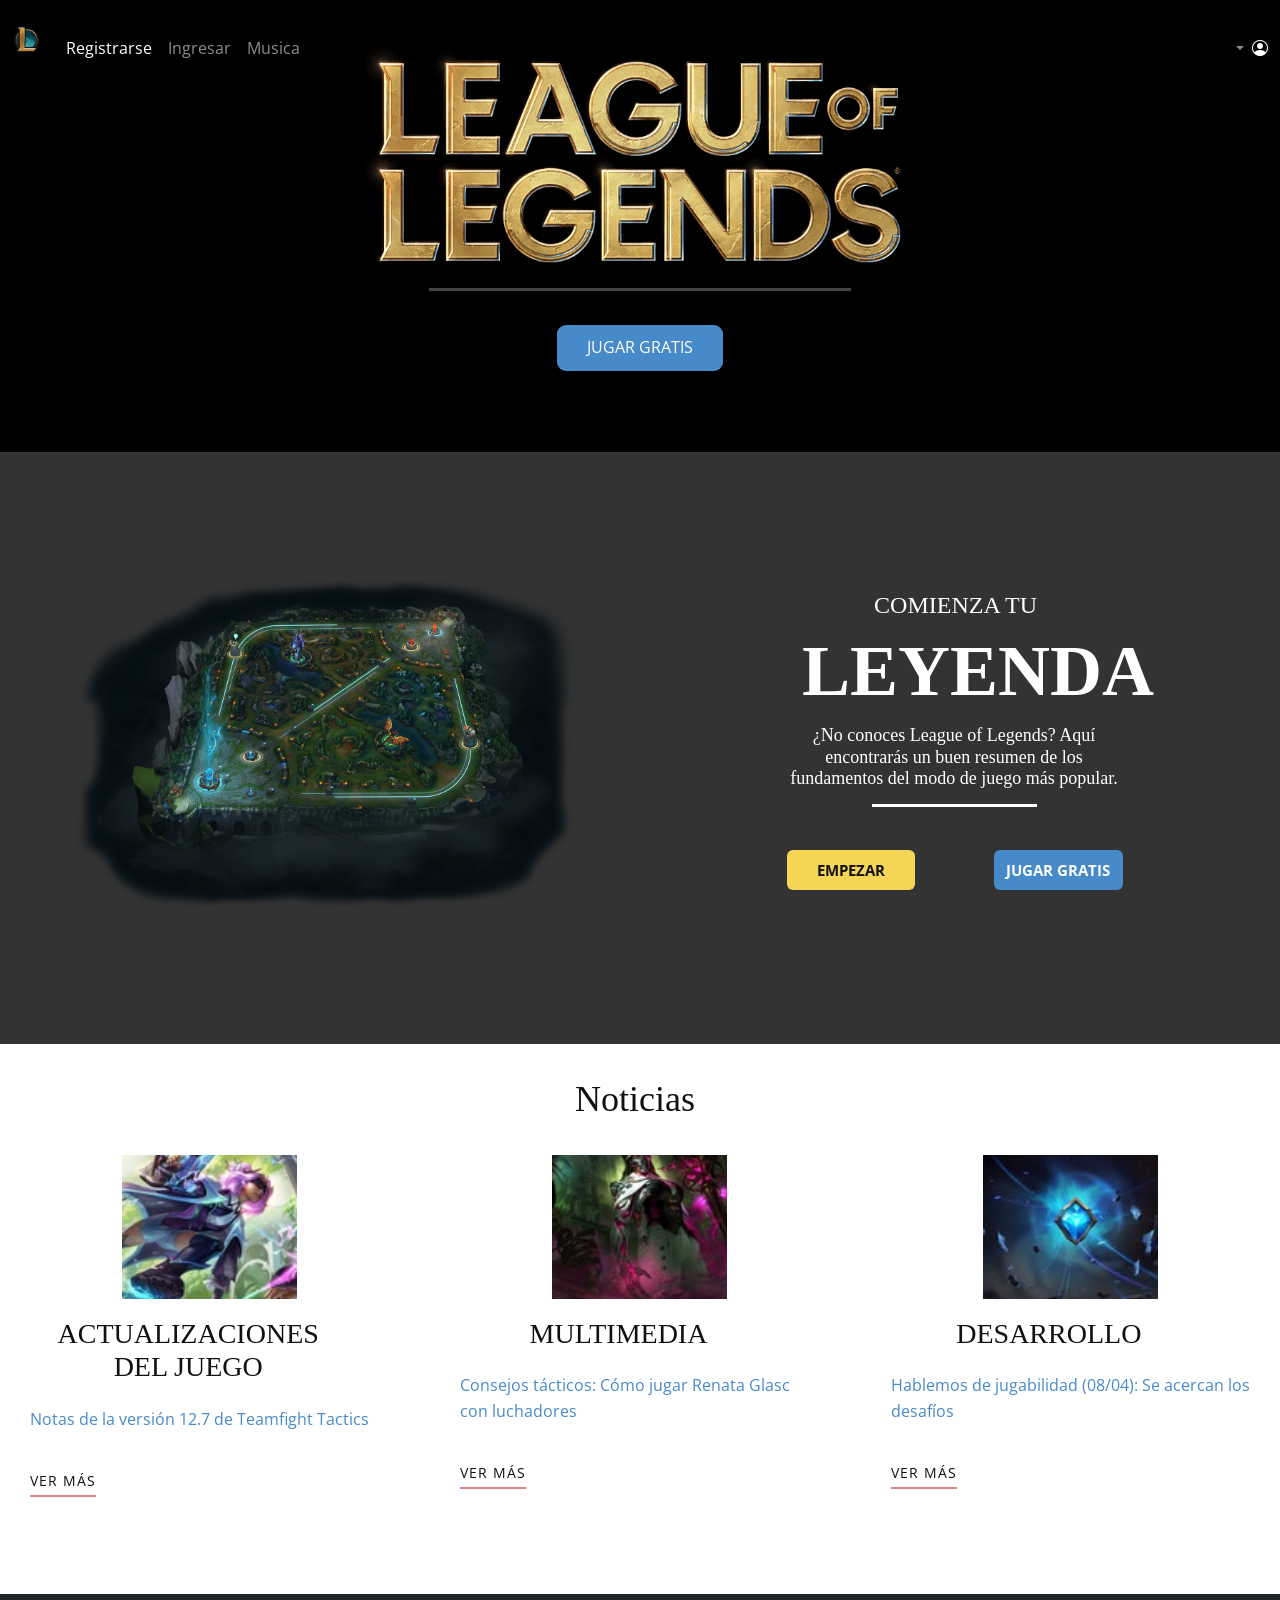
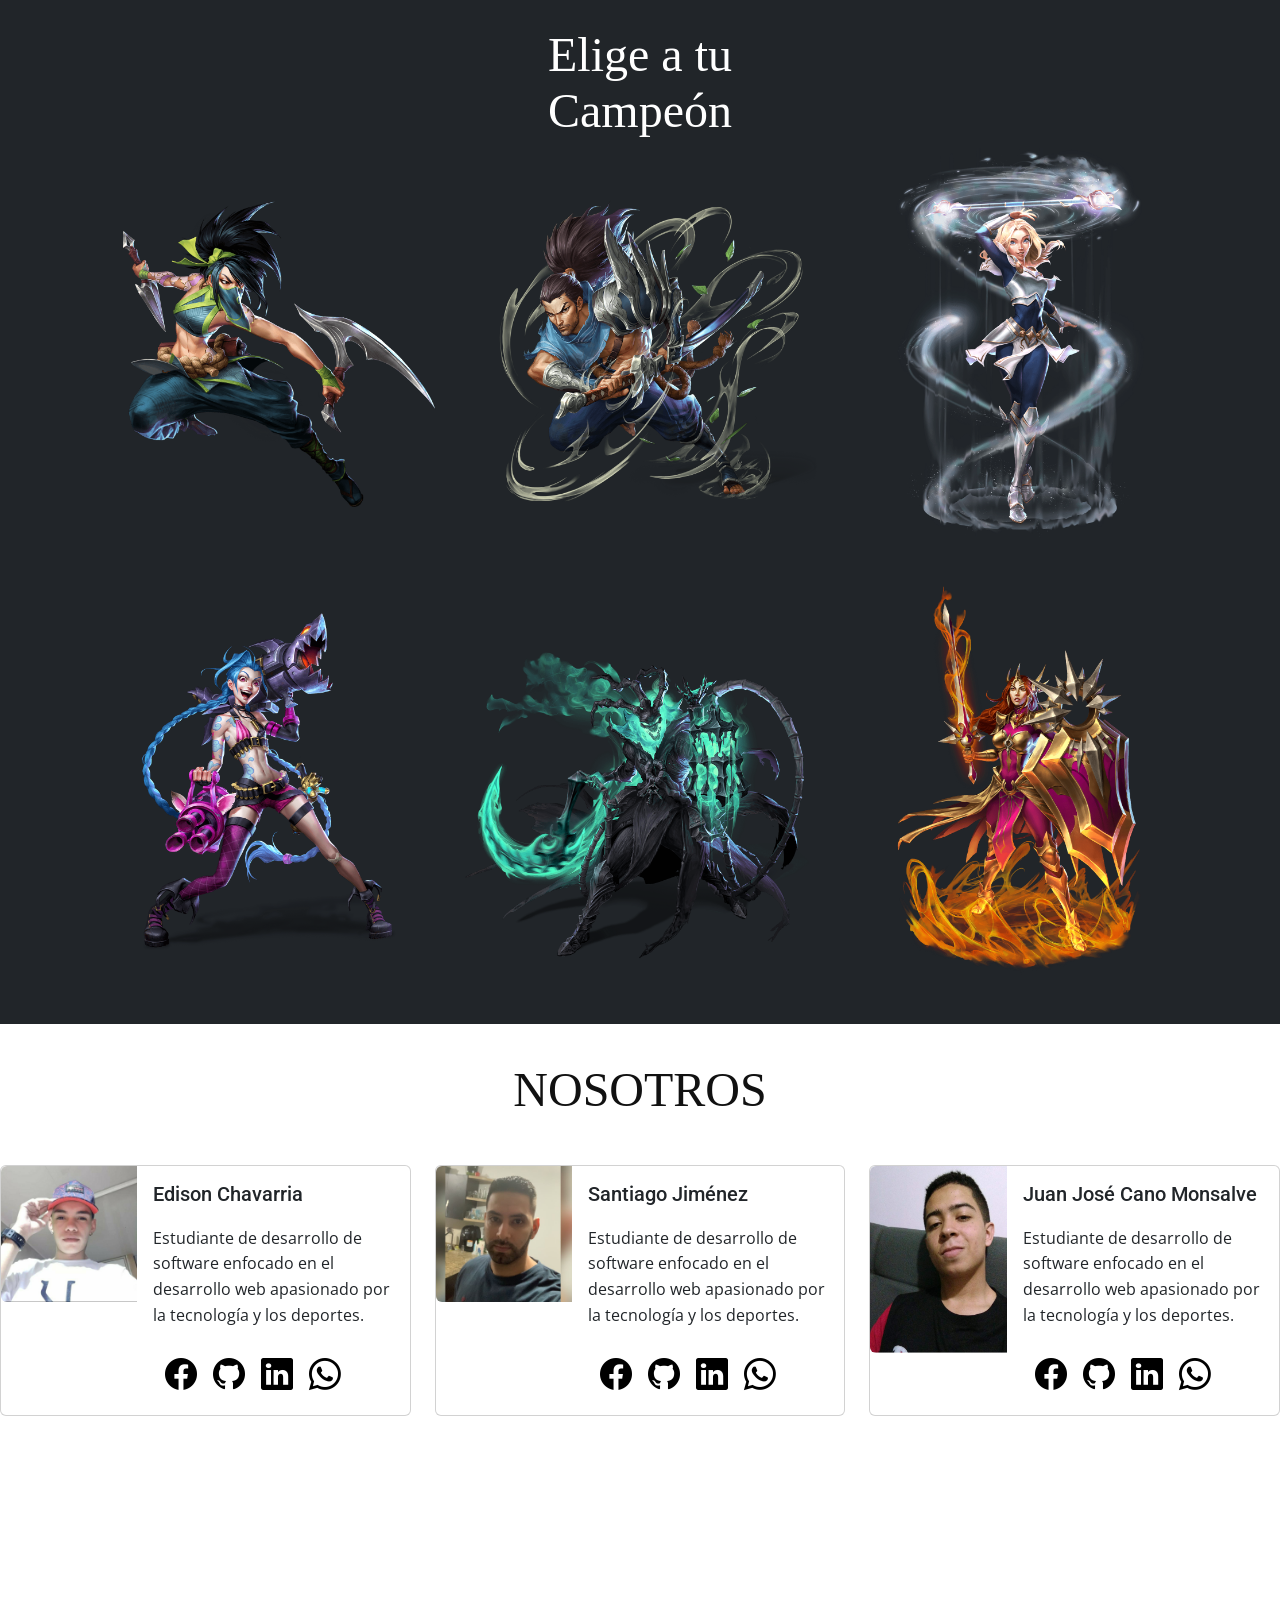
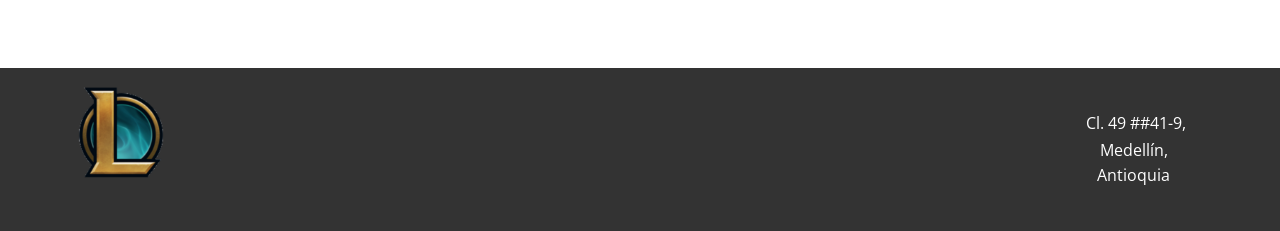
==== commit d955f9da: "arreglamos index" ====
--- a/index.html
+++ b/index.html
@@ -19,32 +19,54 @@
 
 <body class="u-body u-xl-mode">
     <header>
-        <nav class="navbar navbar-expand-lg navbar-dark bg-black">
+        <nav class="navbar navbar-expand-lg navbar-dark menu fixed-top" id="menu">
             <div class="container-fluid">
+
                 <a class="navbar-brand" href="#"><img src="/assets/images/logo.png" alt="" width="30" height="30"></a>
-                <button class="navbar-toggler" type="button" data-bs-toggle="collapse" data-bs-target="#navbarText" aria-controls="navbarText" aria-expanded="false" aria-label="Toggle navigation">
-          <span class="navbar-toggler-icon"></span>
-        </button>
-                <div class="collapse navbar-collapse" id="navbarText">
+
+                <button class="navbar-toggler" type="button" data-bs-toggle="collapse" data-bs-target="#navbarSupportedContent" aria-controls="navbarSupportedContent" aria-expanded="false" aria-label="Toggle navigation">
+                <span class="navbar-toggler-icon"></span>
+              </button>
+
+
+                <div class="collapse navbar-collapse" id="navbarSupportedContent">
+
                     <ul class="navbar-nav me-auto mb-2 mb-lg-0">
+
                         <li class="nav-item">
-                            <a class="nav-link active" aria-current="page" href="#">Menú</a>
+                            <a class="nav-link active" aria-current="page" href="#" id="navmodalregistrar">Registrarse</a>
                         </li>
+
                         <li class="nav-item">
-                            <a class="nav-link" href="#nosotros">Nosotros</a>
+                            <a class="nav-link" href="login.html" id="btnlogin">Ingresar</a>
                         </li>
+
                         <li class="nav-item">
-                            <a class="nav-link" href="#">Soporte</a>
+                            <a class="nav-link" href="musica.html" id="btnlogin">Musica</a>
                         </li>
+
                     </ul>
-                    <ul class="navbar-nav d-flex justify-content-end">
-                        <li class="nav-item">
-                            <a class="nav-link" href="" class="portfolio-item mx-auto" data-bs-toggle="modal" id="navmodalregistrar">Registrarse</a>
+
+                    <ul class="navbar-nav  mb-2 mb-lg-0">
+
+                        <li class="nav-item dropdown">
+                            <a class="nav-link dropdown-toggle" href="#" id="avatar" role="button" data-bs-toggle="dropdown" aria-expanded="false">
+                            </a>
+                            <ul class="dropdown-menu" aria-labelledby="navbarDropdown">
+                                <li><a class="dropdown-item" href="#" id="botonsalir">Salir</a></li>
+                            </ul>
                         </li>
-                        <li class="nav-item">
-                            <a class="nav-link" href="">Ingresar</a>
+
+                        <li class="nav-item mt-2">
+                            <i class="bi bi-person-circle text-white mt-5"></i>
                         </li>
+
                     </ul>
+
+
+
+
+
                 </div>
             </div>
         </nav>
@@ -506,9 +528,16 @@
     </section>
     <script src="https://cdn.jsdelivr.net/npm/bootstrap@5.1.3/dist/js/bootstrap.bundle.min.js" integrity="sha384-ka7Sk0Gln4gmtz2MlQnikT1wXgYsOg+OMhuP+IlRH9sENBO0LRn5q+8nbTov4+1p" crossorigin="anonymous"></script>
     <!-- Core theme JS-->
-    <script src="js/scriptsNewindex.js"></script>
     <script src="js/firebase.js" type="module"></script>
     <script src="js/registro.js" type="module"></script>
+    <script src="js/controladorIndex.js" type="module"></script>
+
+    <script src="js/cambiomenu.js"></script>
+    <script src="js/wow.min.js"></script>
+    <script>
+        new WOW().init();
+    </script>
+    <script src="js/scriptsNewindex.js"></script>
     <!-- * * * * * * * * * * * * * * * * * * * * * * * * * * * * * * * * * * * * * * * *-->
     <!-- * *                               SB Forms JS                               * *-->
     <!-- * * Activate your form at https://startbootstrap.com/solution/contact-forms * *-->
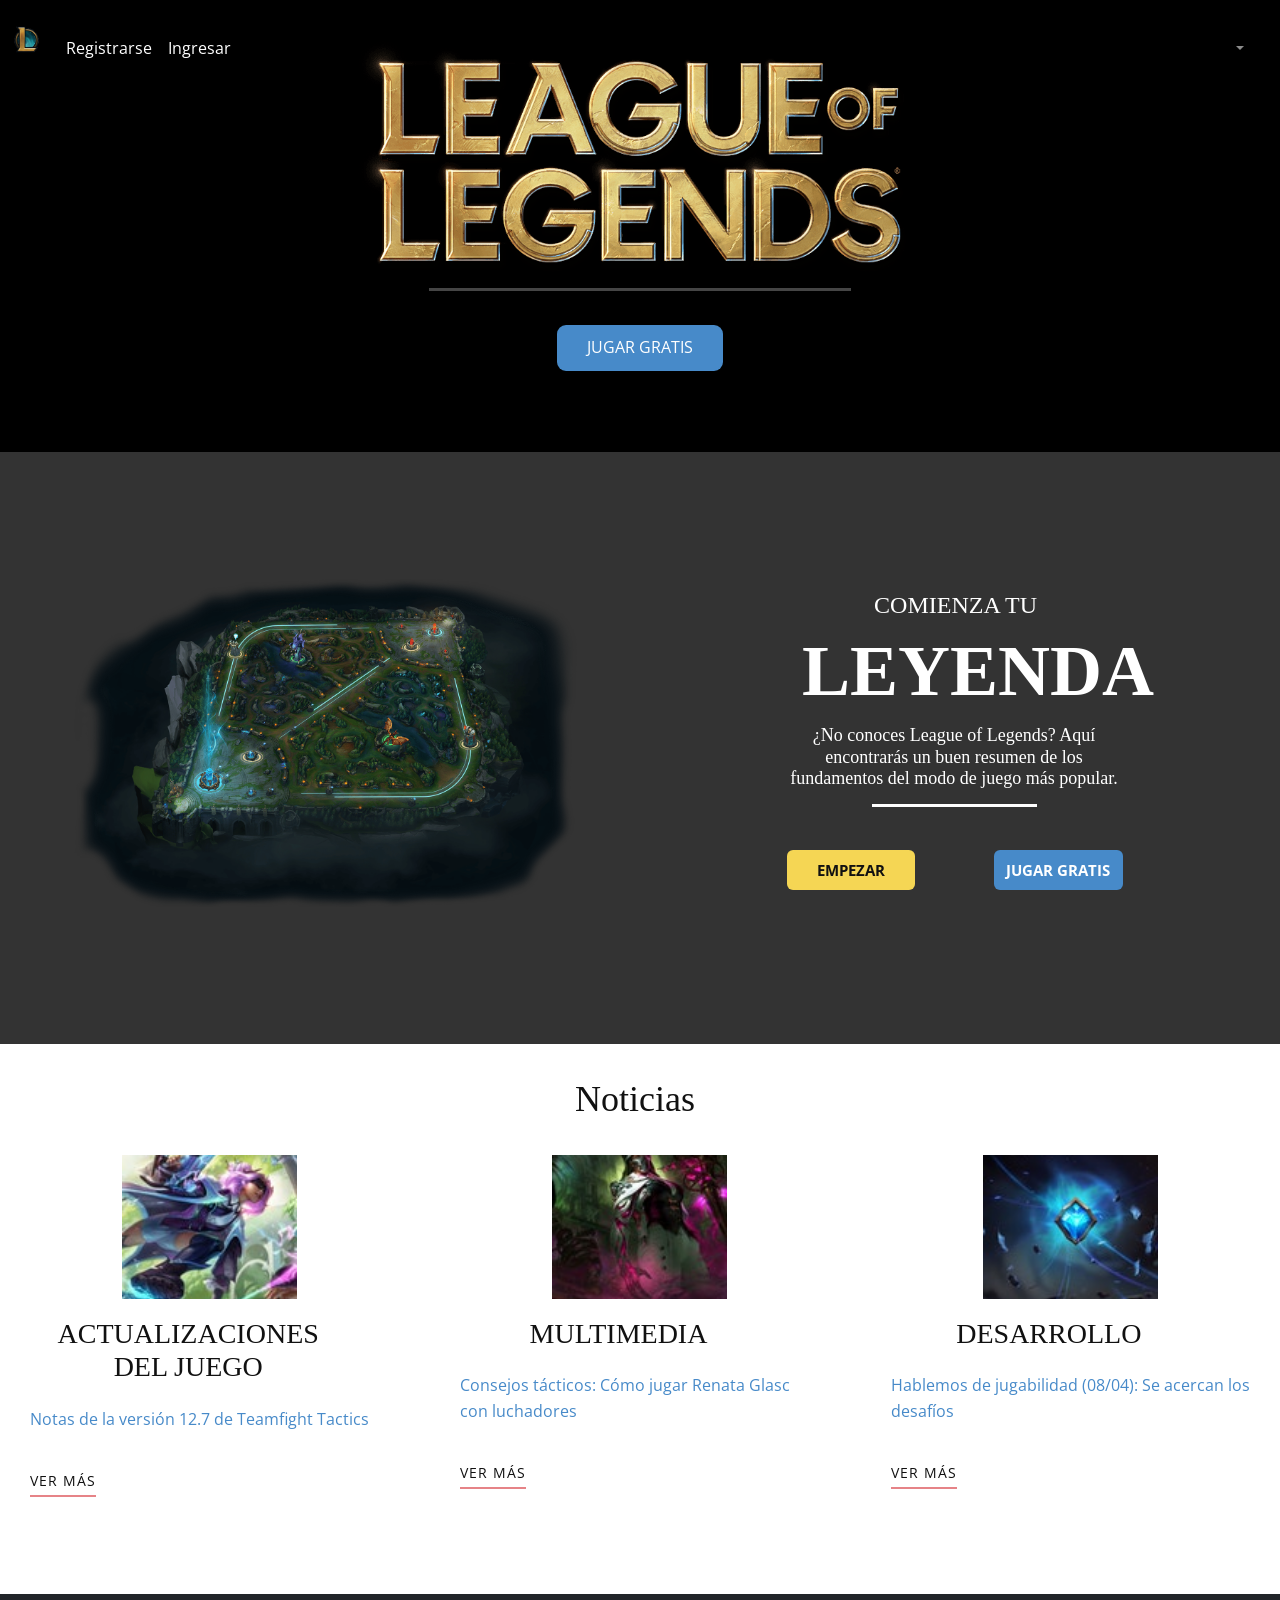
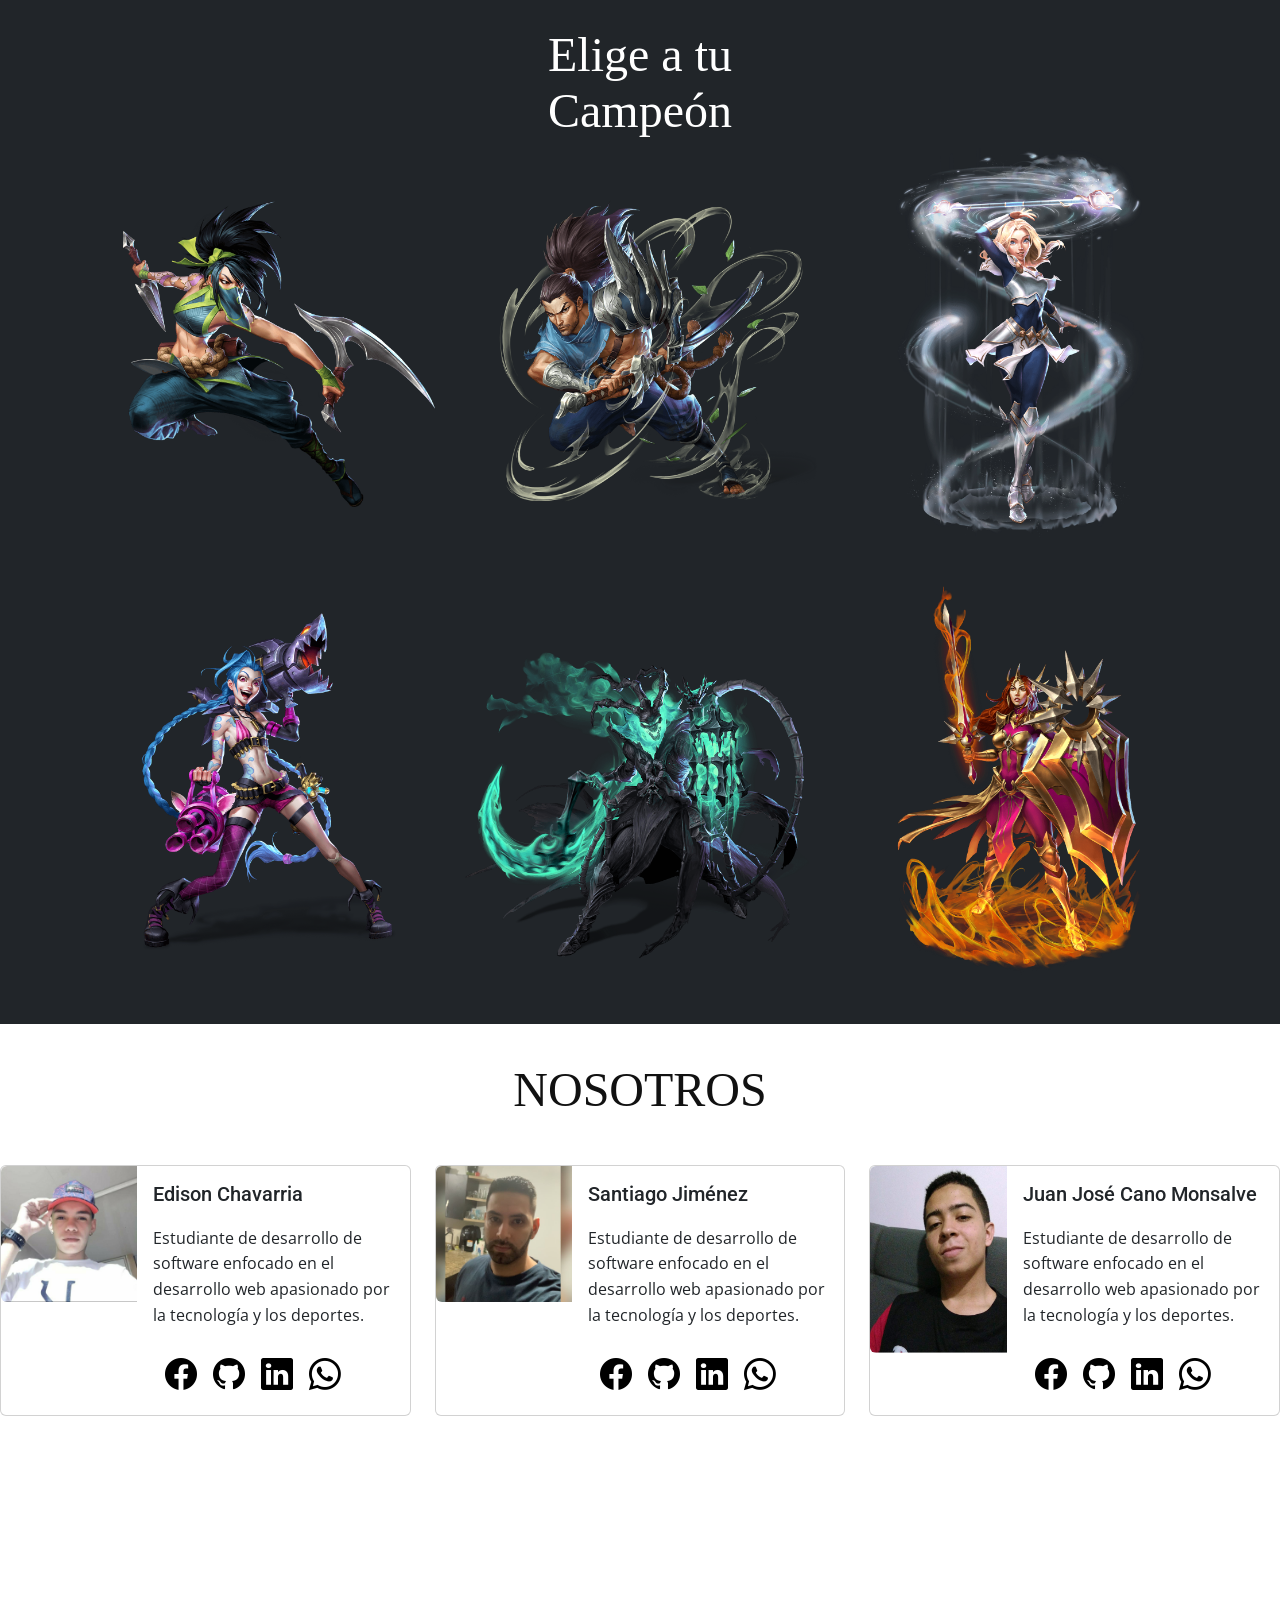
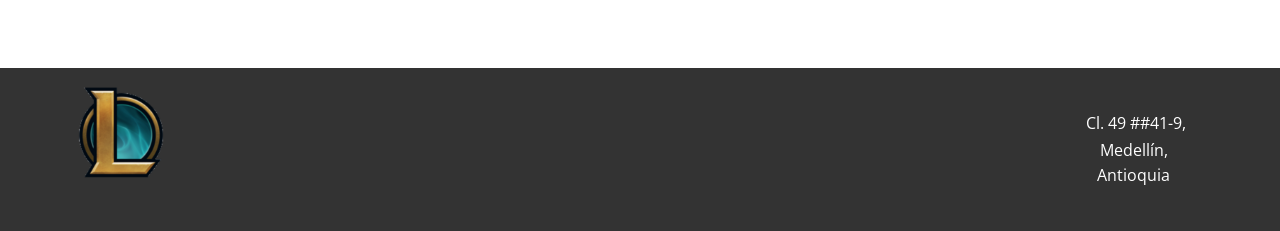
==== commit 8cf5184a: "terminamos" ====
--- a/index.html
+++ b/index.html
@@ -38,11 +38,15 @@
                         </li>
 
                         <li class="nav-item">
-                            <a class="nav-link" href="login.html" id="btnlogin">Ingresar</a>
+                            <a class="nav-link active" href="login.html" id="btnlogin">Ingresar</a>
                         </li>
 
                         <li class="nav-item">
-                            <a class="nav-link" href="musica.html" id="btnlogin">Musica</a>
+                            <a class="nav-link active invisible" href="canciones.html" id="btnMusica">Musica</a>
+                        </li>
+
+                        <li class="nav-item">
+                            <a class="nav-link active invisible" href="tienda.html" id="btnTienda">Tienda</a>
                         </li>
 
                     </ul>
@@ -58,7 +62,7 @@
                         </li>
 
                         <li class="nav-item mt-2">
-                            <i class="bi bi-person-circle text-white mt-5"></i>
+                            <i class="bi bi-person-circle text-white mt-5 invisible" id="avatarcirculo"></i>
                         </li>
 
                     </ul>
